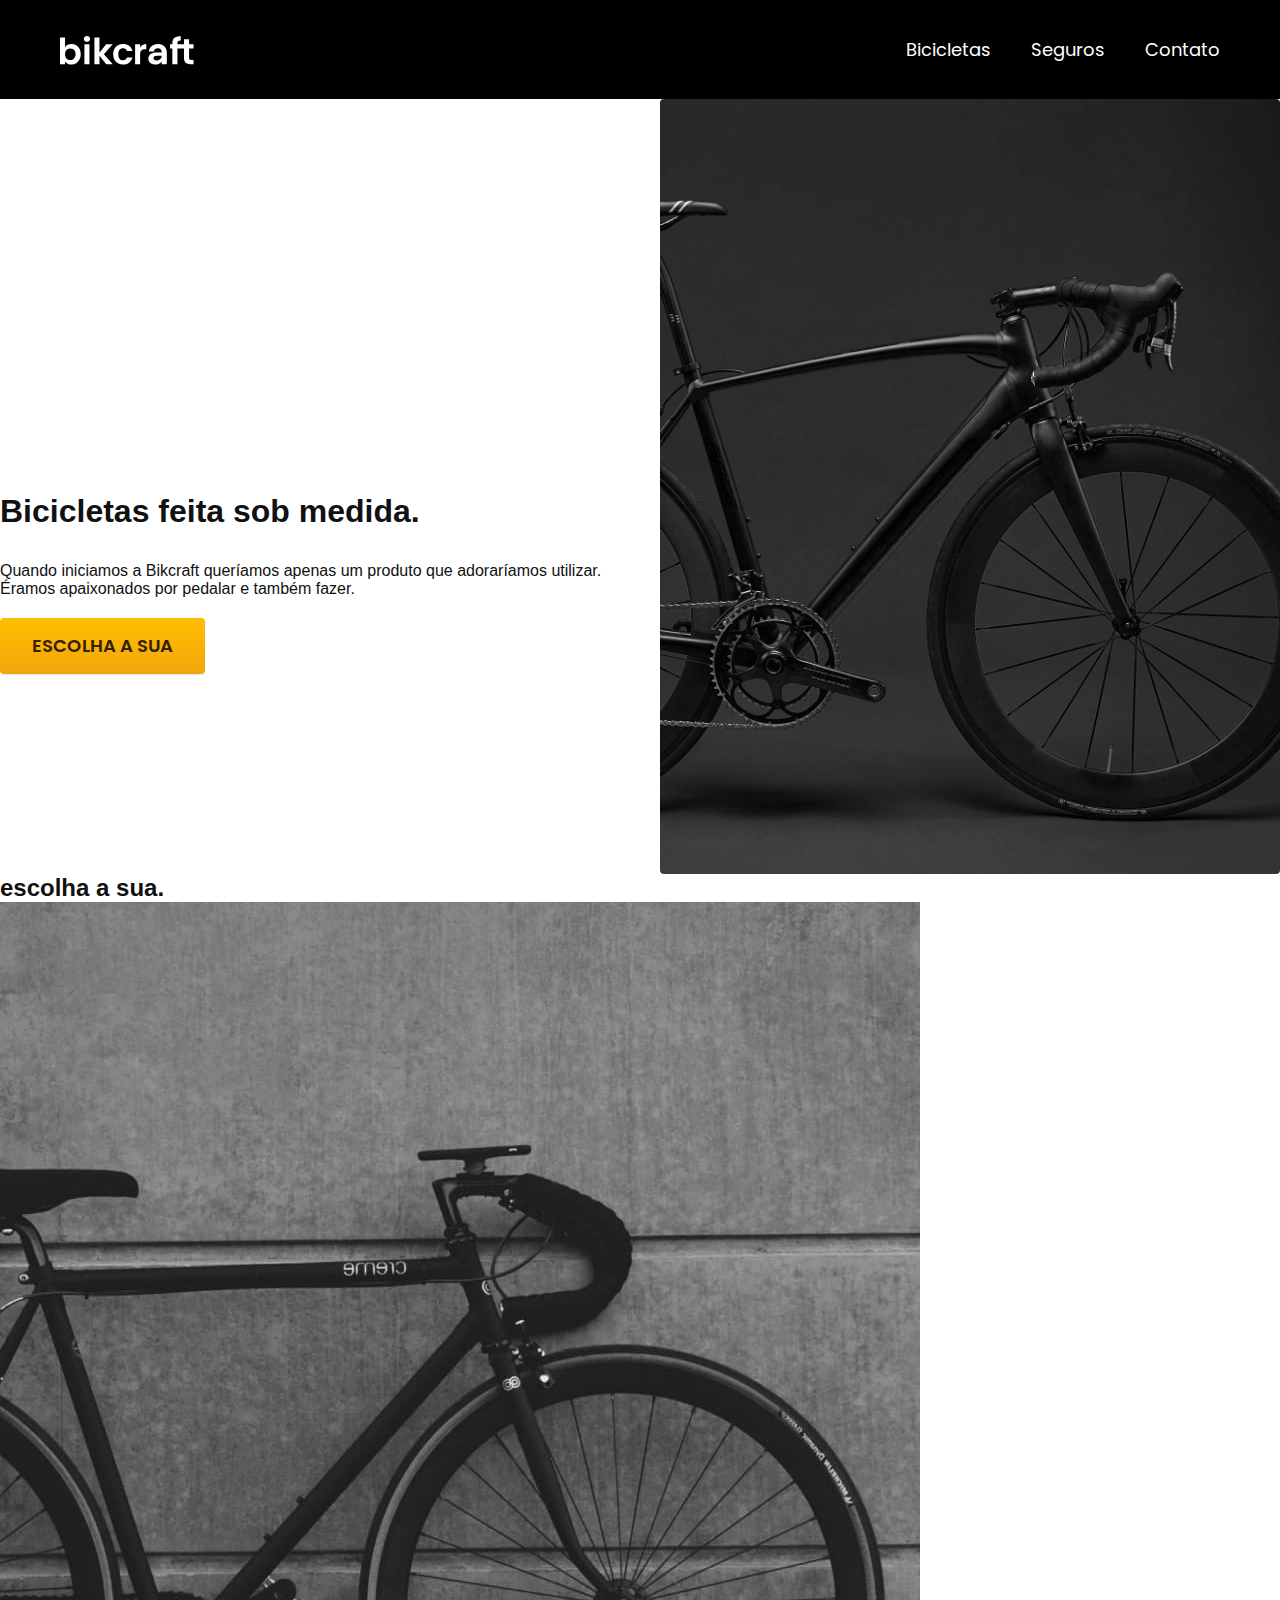
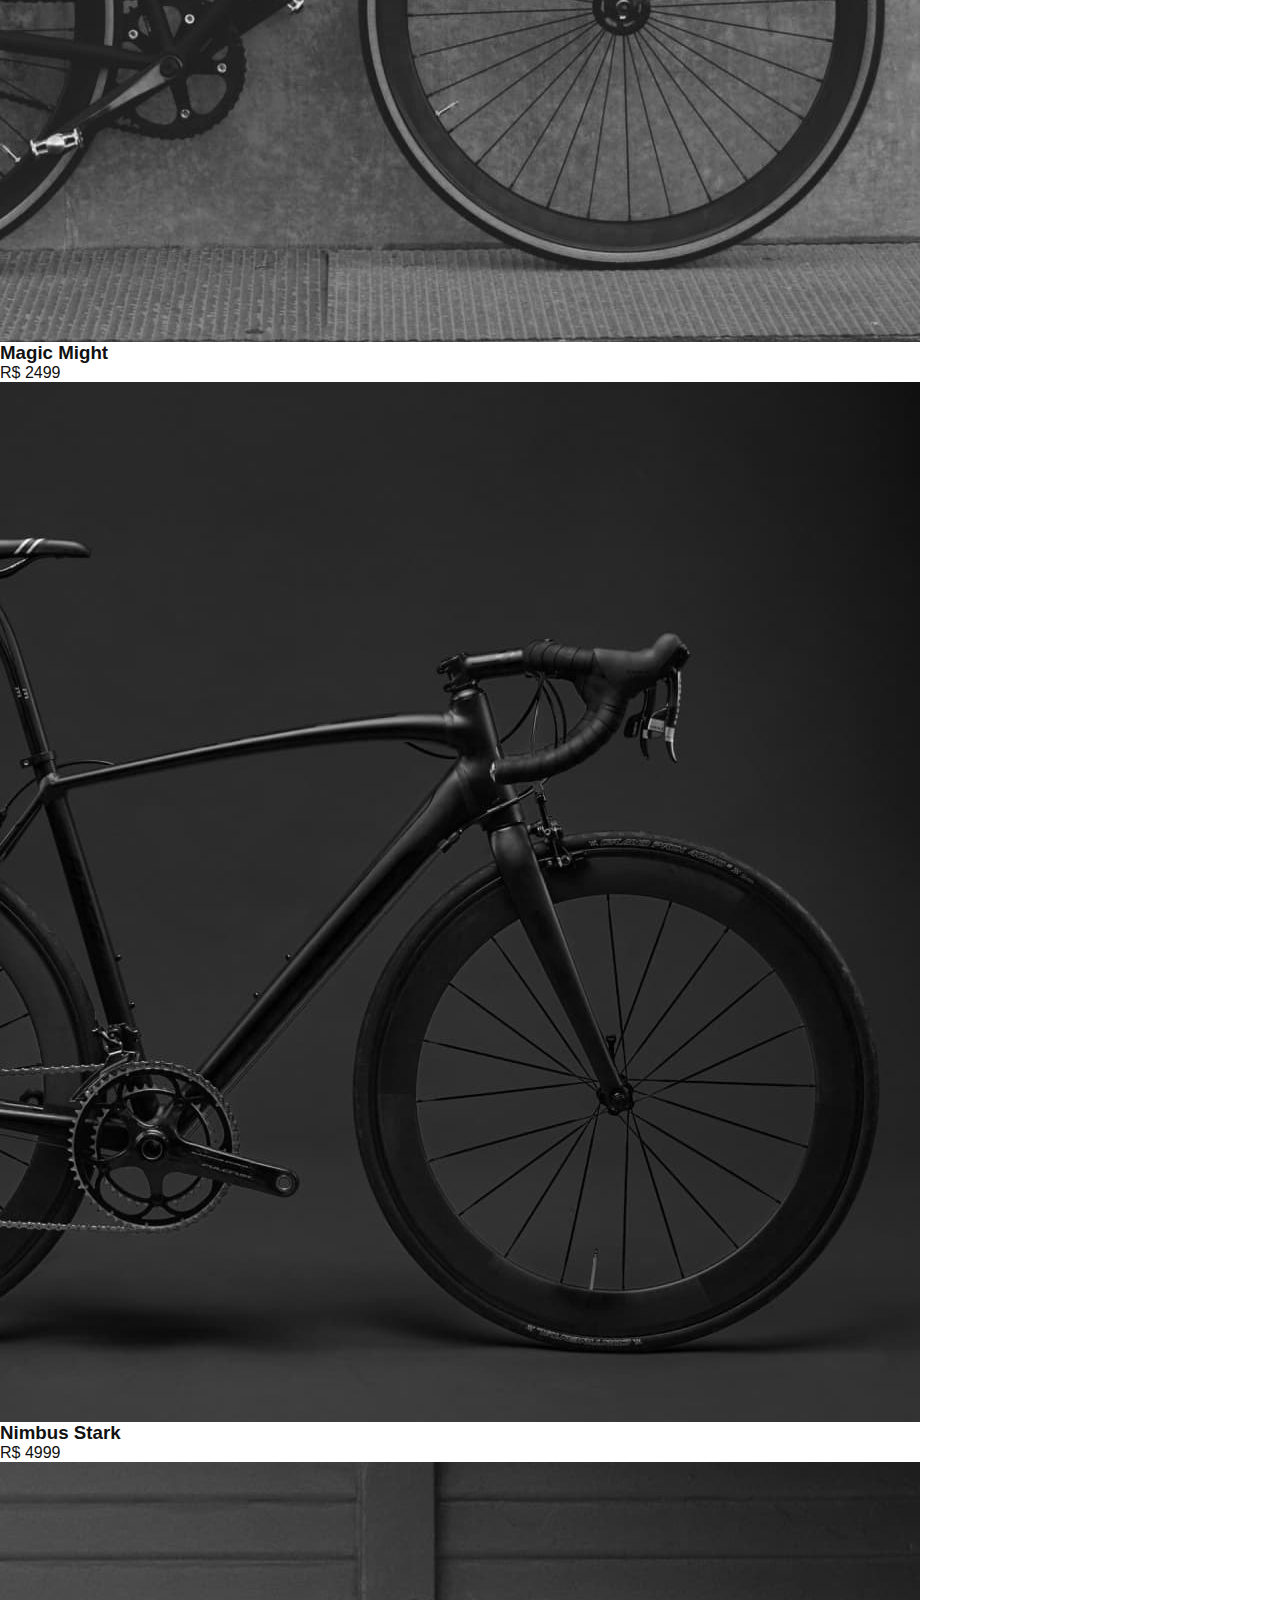
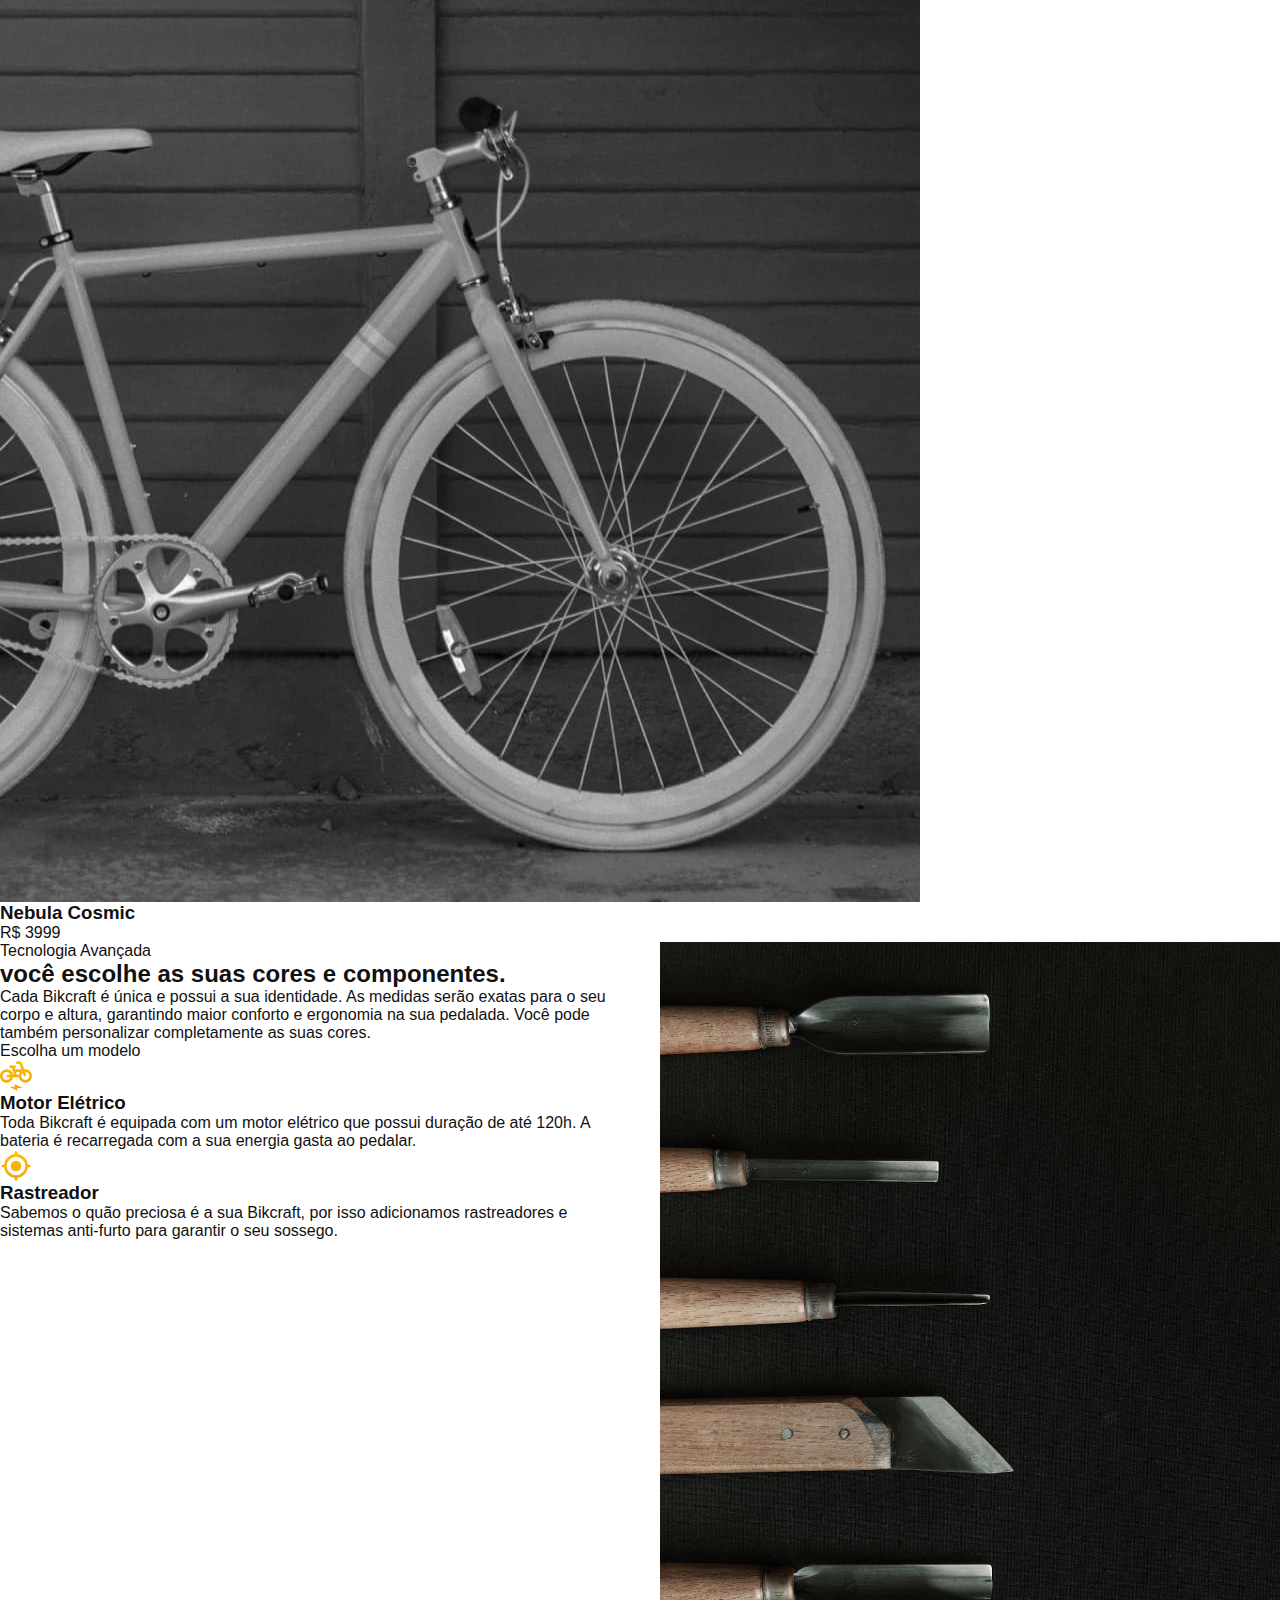
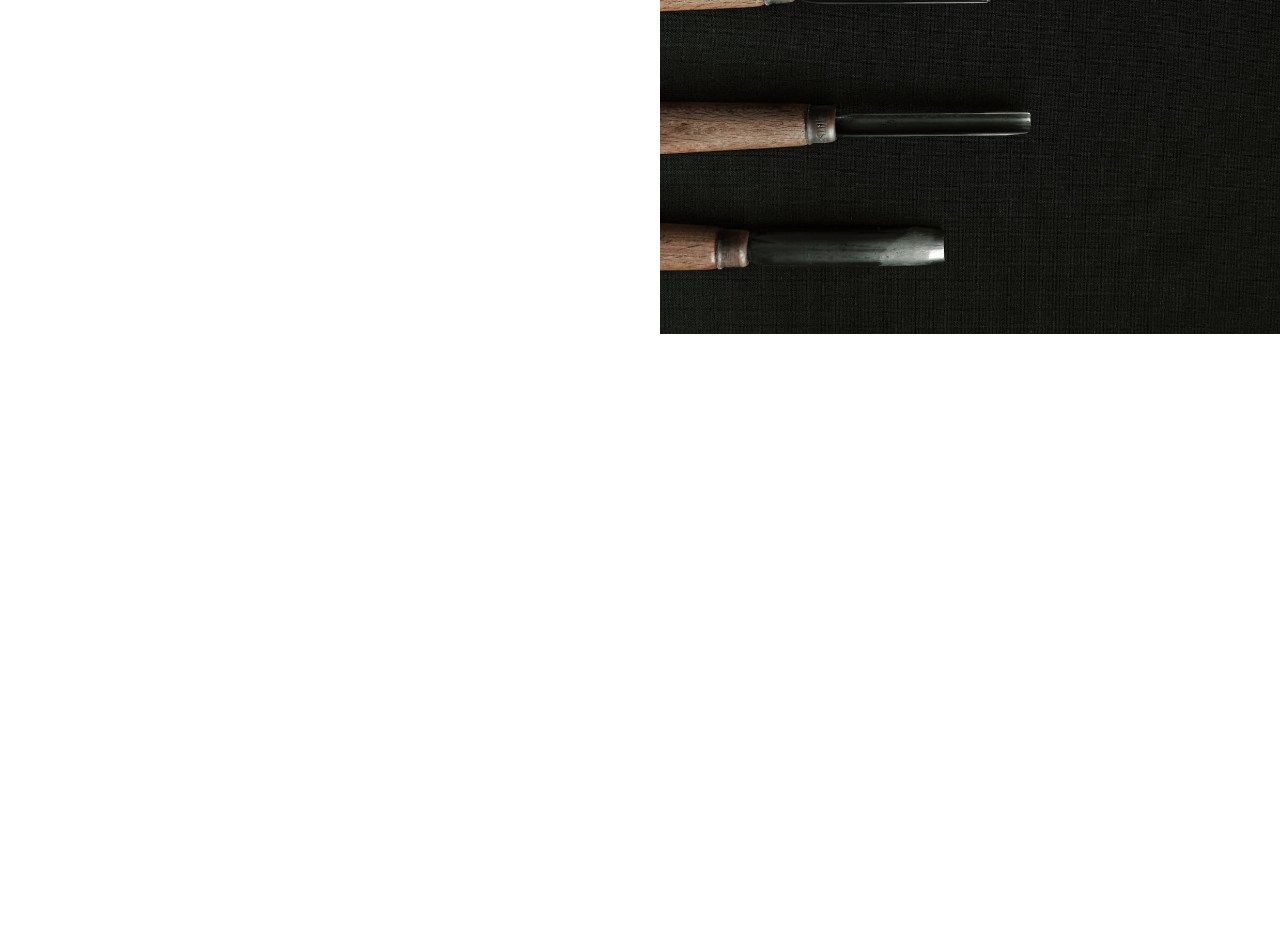
==== index.html @ 8ae83f4f "tecnologia-1" ====
<!DOCTYPE html>

<html lang="pt-br">

<head>
  <meta charset="UTF-8">
  <meta name="viewport" content="width=device-width, initial-scale=1.0">
  <title>Bikcraft - Bicicletas Elétricas</title>
  <meta name="description" content="Quando iniciamos a Bikcraft queríamos apenas um produto que adoraríamos utilizar. Éramos apaixonados por pedalar e também fazer.">

  <link rel="stylesheet" href="./css/style.css">

  <link rel="preconnect" href="https://fonts.googleapis.com">
  <link rel="preconnect" href="https://fonts.gstatic.com" crossorigin>
  <link href="https://fonts.googleapis.com/css2?family=Poppins:wght@400;600&family=Roboto:wght@400;500&display=swap" rel="stylesheet">

</head>

<body>
  <header class="header-bg">
    <div class="header container">
      <a href="./">
        <img src="./img/bikcraft.svg" alt="Bikcraft">
      </a>
      <nav aria-laber="primaria">
        <ul class="header-menu font-1-m cor-0">
          <li><a href="./biciletas.html">Bicicletas</a></li>
          <li><a href="./seguros.html">Seguros</a></li>
          <li><a href="./contato.html">Contato</a></li>
        </ul>
      </nav>
    </div>
  </header>

  <main class="introducao-bg">
    <div class="introducao container">
      <div class="introducao-conteudo">
        <h1 class="font-1-xxl cor-0">Bicicletas feita sob medida<span class="cor-p1">.</span></h1>
        <p class="font-2-l cor-5">Quando iniciamos a Bikcraft queríamos apenas um produto que adoraríamos utilizar. Éramos apaixonados por pedalar e também fazer.</p>
        <a class="botao" href="./bicicletas.html">Escolha a sua</a>
      </div>
      <div>
        <img src="./img/fotos/introducao.jpg" alt="Bicicleta elétrica preta.">
      </div>
    </div>
  </main>

  <article class="bicicletas-listas">
    <h2 class="container font-1-xxl">escolha a sua<span class="cor-p1">.</span></h2>

    <ul>
      <li>
        <a href="./bicicletas/magic.html">
          <img src="./img/bicicletas/magic-home.jpg" alt="Bicicleta preta">
          <h3 class="font-1-xl">Magic Might</h3>
          <span class="font-2-m cor-8">R$ 2499</span>
        </a>
      </li>
      <li>
        <a href="./bicicletas/nimbus.html">
          <img src="./img/bicicletas/nimbus-home.jpg" alt="Bicicleta preta">
          <h3 class="font-1-xl">Nimbus Stark</h3>
          <span class="font-2-m cor-8">R$ 4999</span>
        </a>
      </li>
      <li>
        <a href="./bicicletas/nebula.html">
          <img src="./img/bicicletas/nebula-home.jpg" alt="Bicicleta preta">
          <h3 class="font-1-xl">Nebula Cosmic</h3>
          <span class="font-2-m cor-8">R$ 3999</span>
        </a>
      </li>
    </ul>
  </article>

  <article class="tecnologia-bg">
    <div class="tecnologia container">
      <div class="tecnologia-conteudo">
        <span class="font-2-l-b cor-5">Tecnologia Avançada</span>
        <h2 class="font-1-xxl cor-0">você escolhe as suas cores e componentes<span class="cor-p1">.</span></h2>
        <p class="font-2-l cor-5">Cada Bikcraft é única e possui a sua identidade. As medidas serão exatas para o seu corpo e altura, garantindo maior conforto e ergonomia na sua pedalada. Você pode também personalizar completamente as suas cores.</p>
        <a class="link" href="./bicicletas.html">Escolha um modelo</a>
        <div>
          <img src="./img/icones/eletrica.svg" alt="">
          <h3 class="font-1-m cor-0">Motor Elétrico</h3>
          <p class="font-2-s cor-5">Toda Bikcraft é equipada com um motor elétrico que possui duração de até 120h. A bateria é recarregada com a sua energia gasta ao pedalar.</p>
        </div>
        <div>
          <img src="./img/icones/rastreador.svg" alt="">
          <h3 class="font-1-m cor-0">Rastreador</h3>
          <p class="font-2-s cor-5">Sabemos o quão preciosa é a sua Bikcraft, por isso adicionamos rastreadores e sistemas anti-furto para garantir o seu sossego.</p>
        </div>
      </div>

      <div class="tecnologia-imagem">
        <img src="./img/fotos/tecnologia.jpg" alt="">
      </div>
    </div>
  </article>
</body>



</html>
---- css/style.css ----
@import "./global/global.css";
@import ".//utilidades/tipografia.css";
@import ".//utilidades/cores.css";

@import "./global/header.css";

/* Utilidades */
@import ".//utilidades/componentes.css";

/* Home */
@import "./home/introducao.css";
@import "./home/tecnologia.css";

/* Bicicletas */
@import "./bicicletas.css/bicicletas-lista.css";
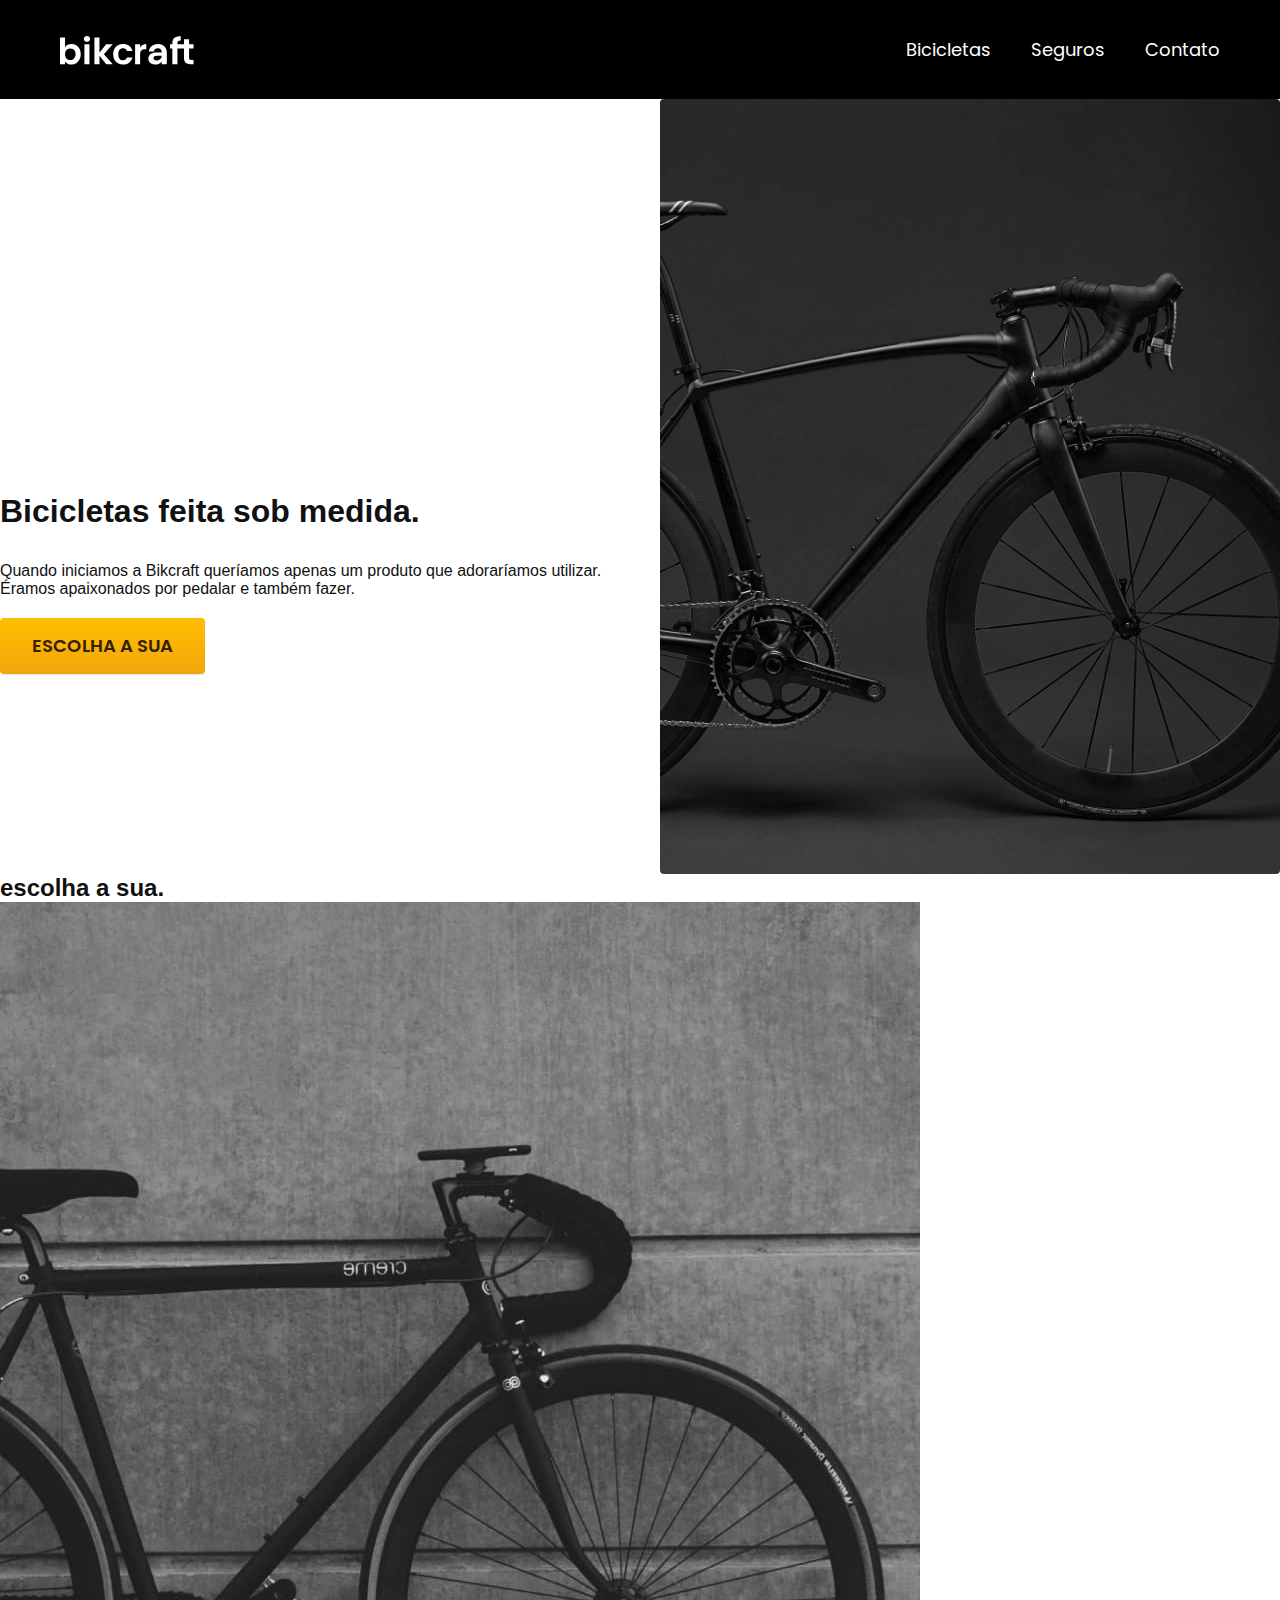
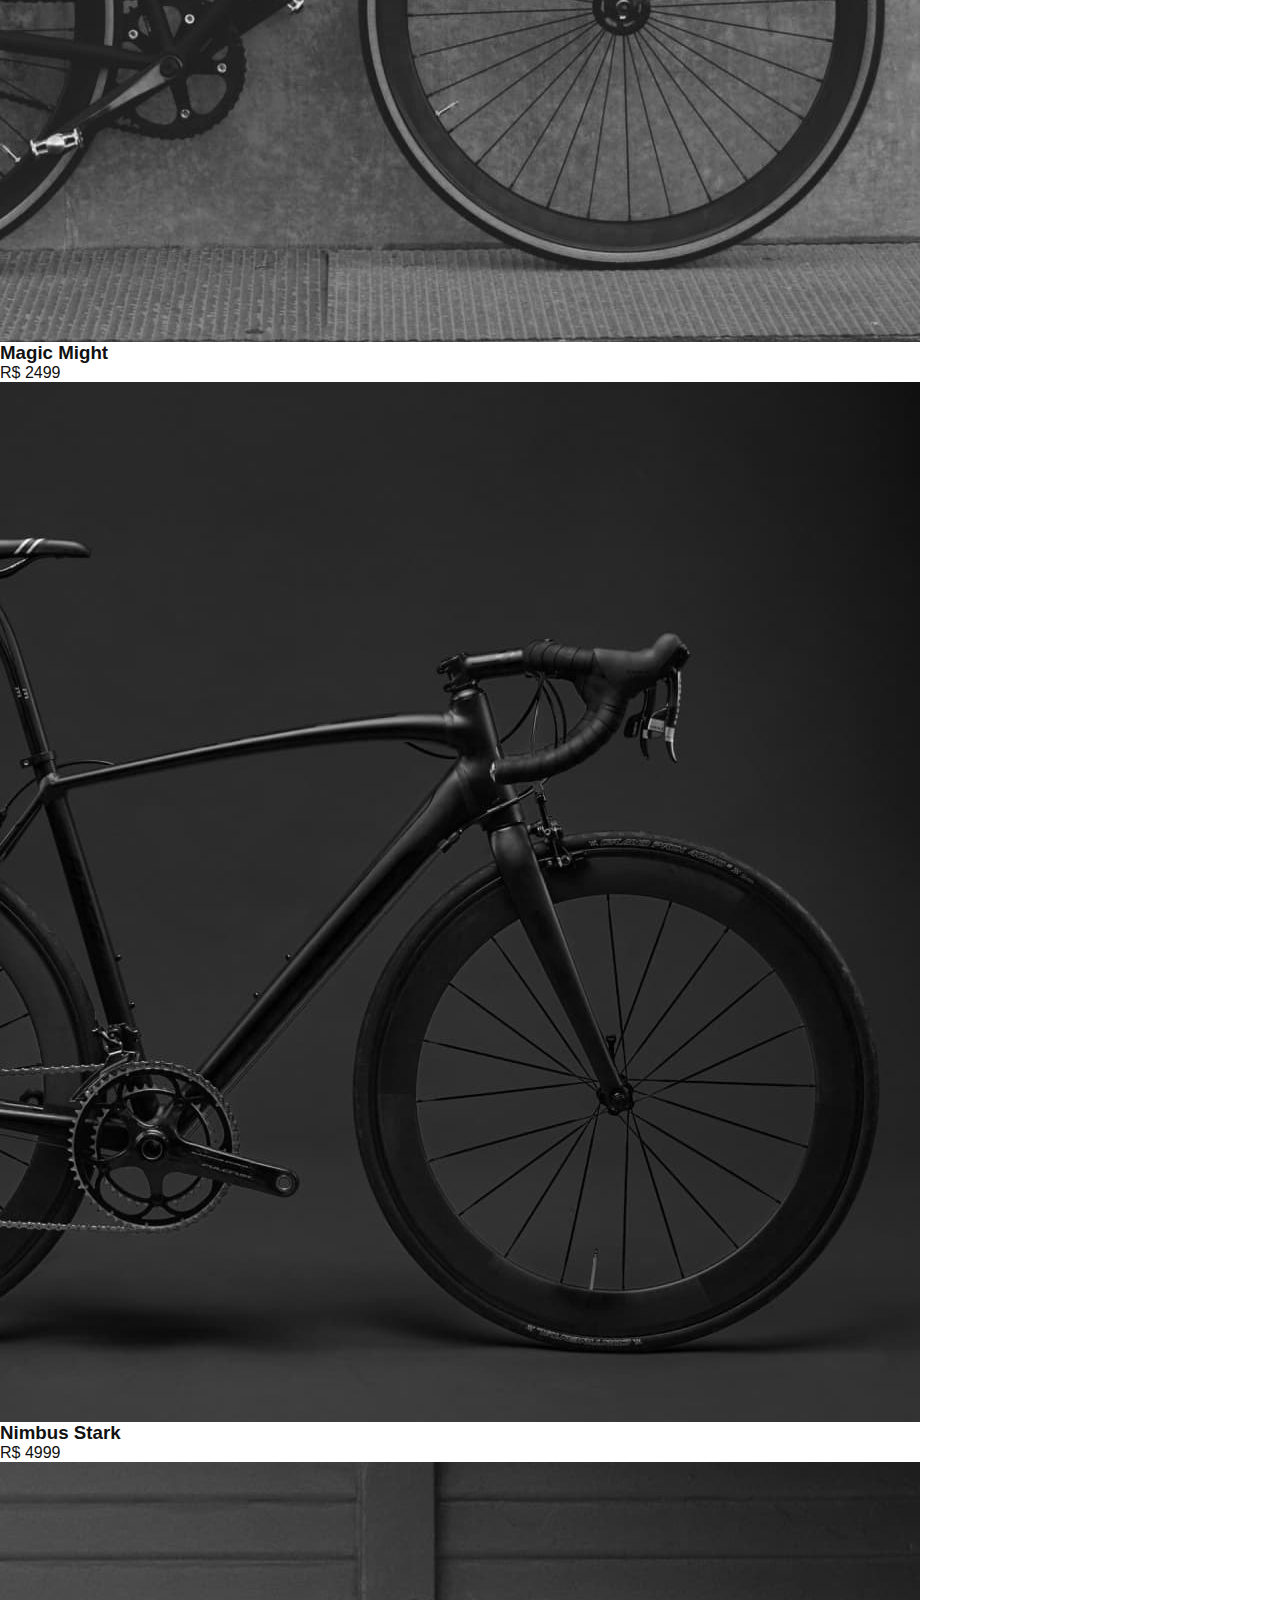
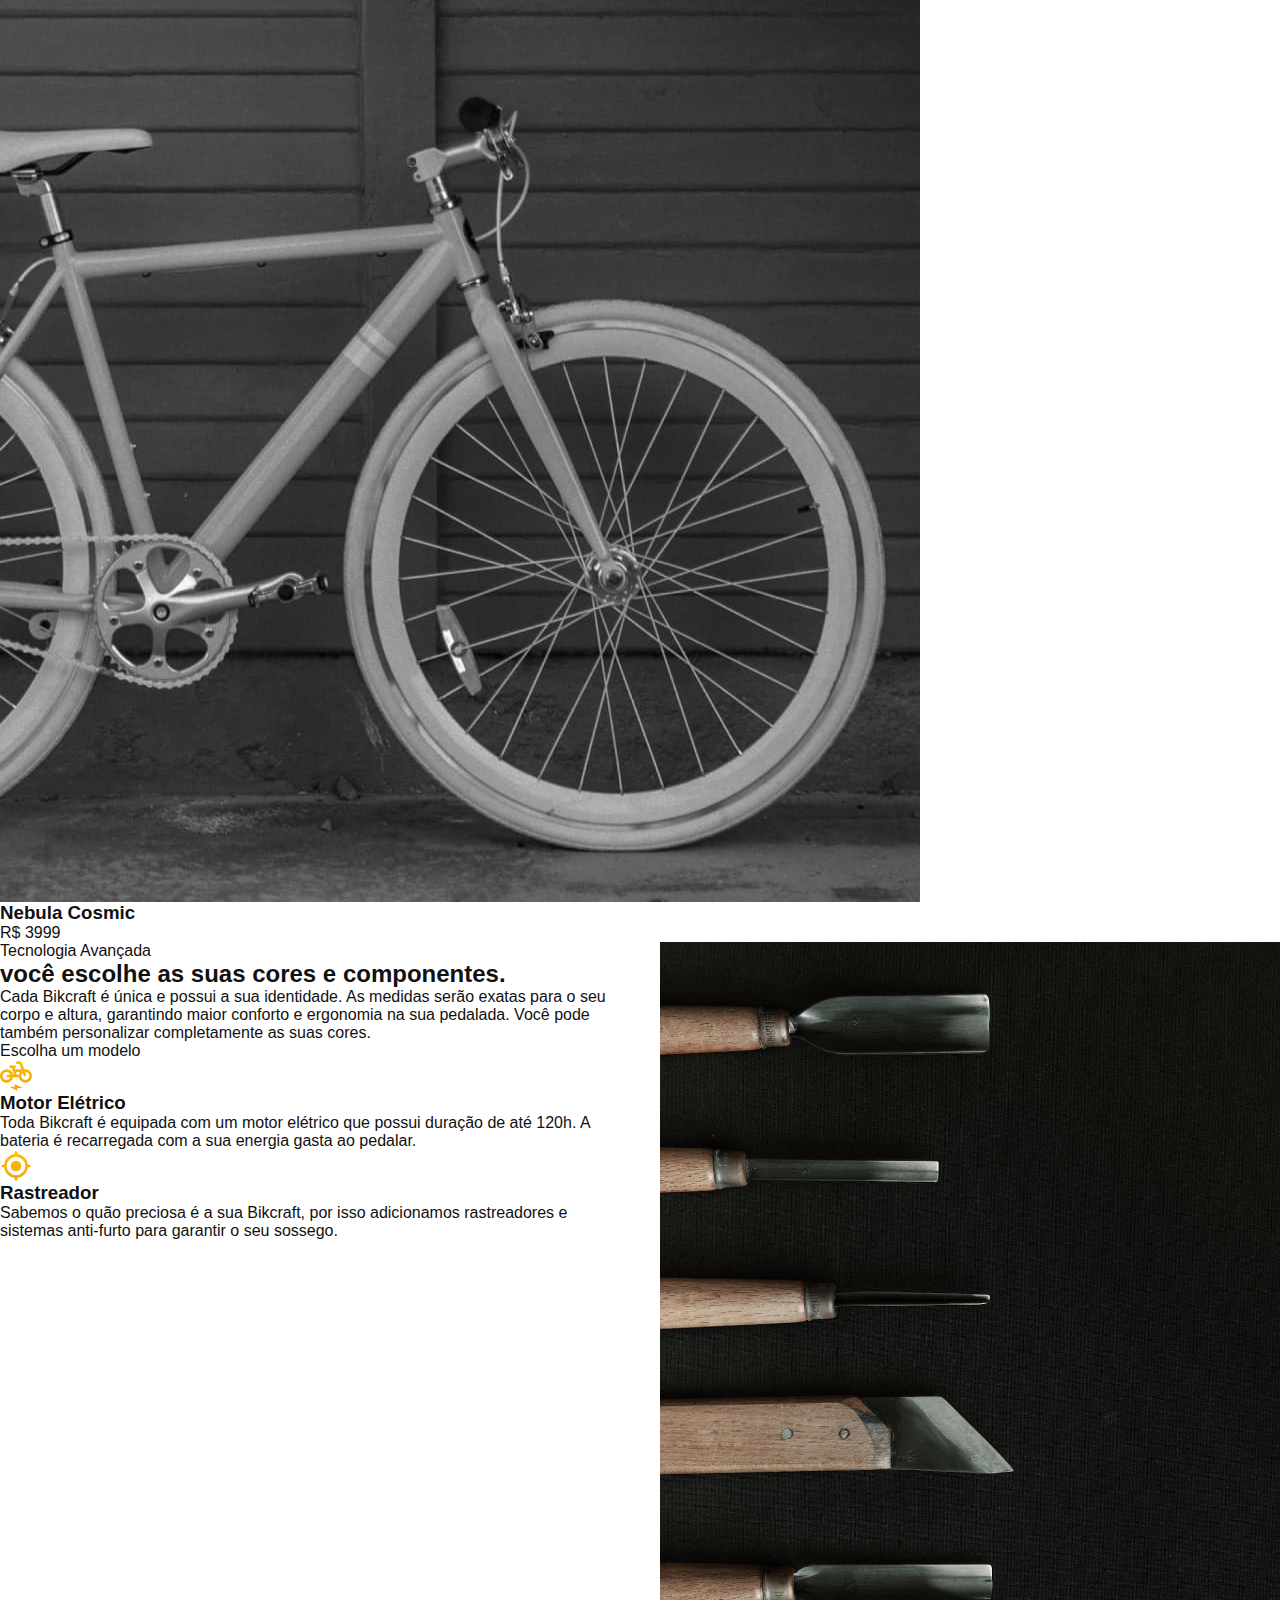
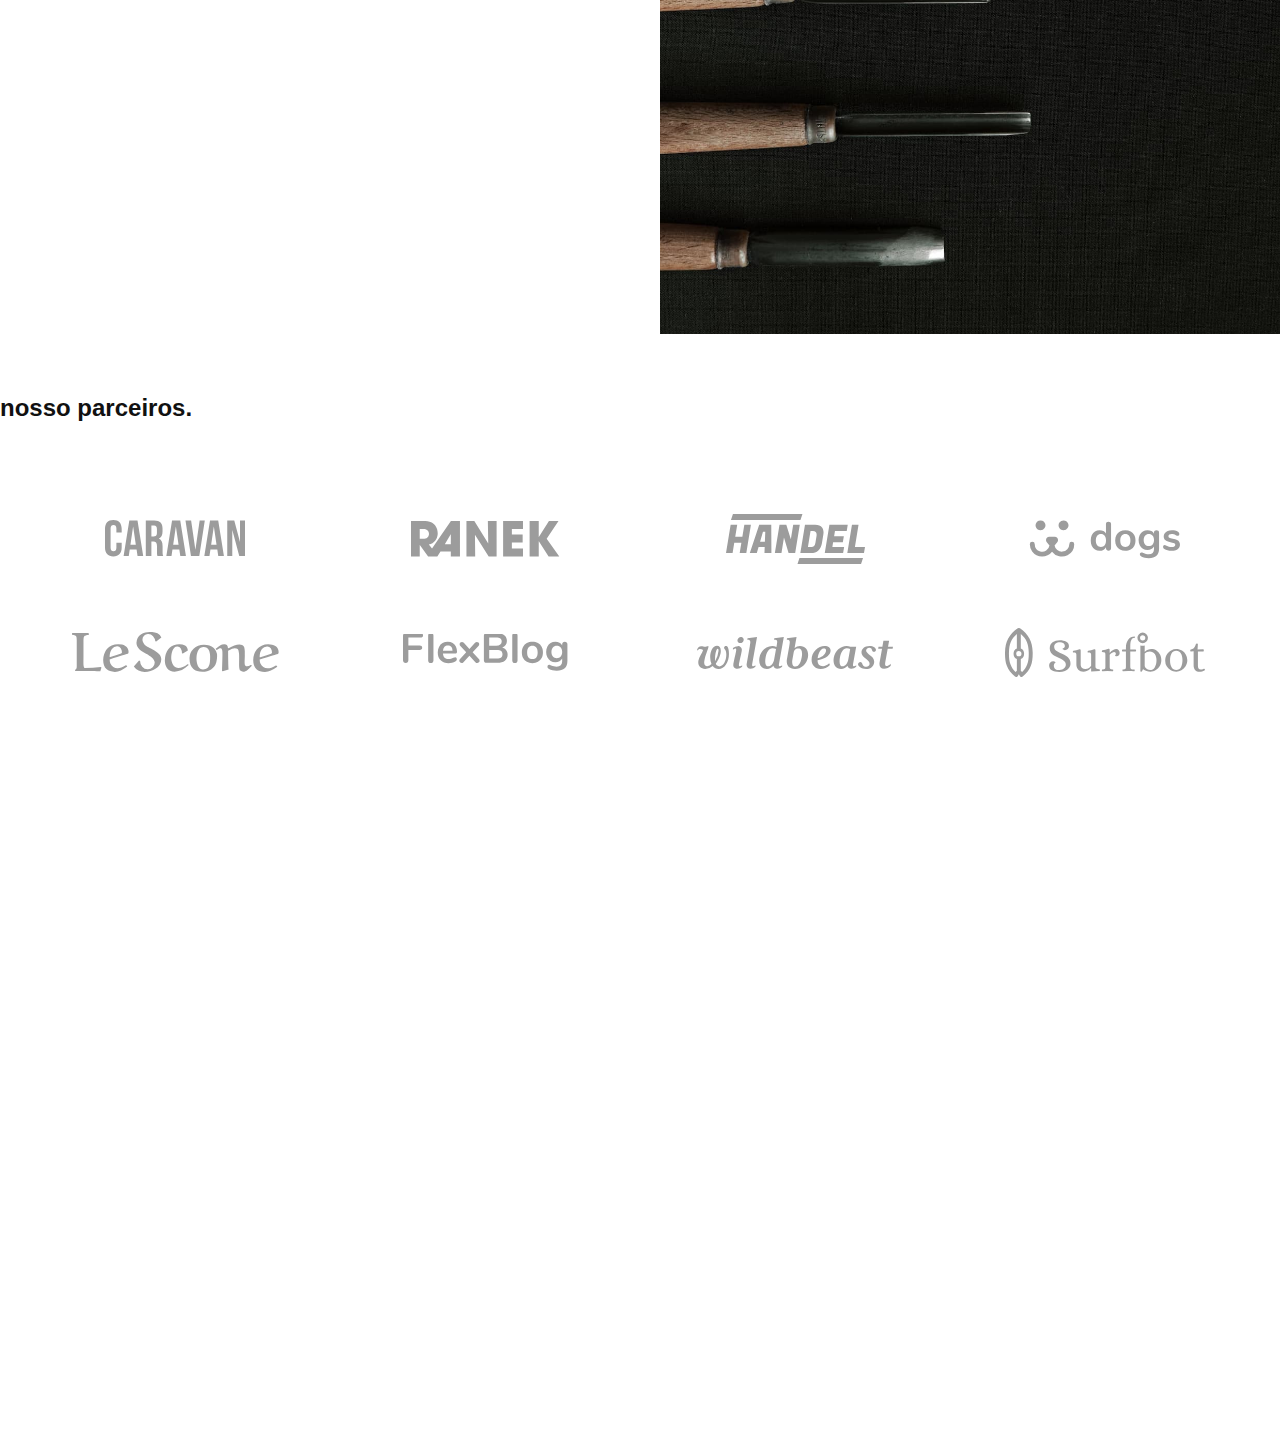
==== commit 612cb255: "parceiros" ====
--- a/index.html
+++ b/index.html
@@ -80,6 +80,7 @@
         <h2 class="font-1-xxl cor-0">você escolhe as suas cores e componentes<span class="cor-p1">.</span></h2>
         <p class="font-2-l cor-5">Cada Bikcraft é única e possui a sua identidade. As medidas serão exatas para o seu corpo e altura, garantindo maior conforto e ergonomia na sua pedalada. Você pode também personalizar completamente as suas cores.</p>
         <a class="link" href="./bicicletas.html">Escolha um modelo</a>
+        <div class="tecnologia-vantagens">
         <div>
           <img src="./img/icones/eletrica.svg" alt="">
           <h3 class="font-1-m cor-0">Motor Elétrico</h3>
@@ -90,6 +91,7 @@
           <h3 class="font-1-m cor-0">Rastreador</h3>
           <p class="font-2-s cor-5">Sabemos o quão preciosa é a sua Bikcraft, por isso adicionamos rastreadores e sistemas anti-furto para garantir o seu sossego.</p>
         </div>
+        </div>
       </div>
 
       <div class="tecnologia-imagem">
@@ -97,6 +99,20 @@
       </div>
     </div>
   </article>
+
+  <section class="parceiros" aria-label="Nossos Parceiros">
+    <h2 class="container font-1-xxl">nosso parceiros<span class="cor-p1">.</span></h2>
+    <ul>
+      <li><img src="./img/parceiros/caravan.svg" alt="caravan"></li>
+      <li><img src="./img/parceiros/ranek.svg" alt="ranek"></li>
+      <li><img src="./img/parceiros/handel.svg" alt="handel"></li>
+      <li><img src="./img/parceiros/dogs.svg" alt="dogs"></li>
+      <li><img src="./img/parceiros/lescone.svg" alt="lescone"></li>
+      <li><img src="./img/parceiros/flexblog.svg" alt="flexblog"></li>
+      <li><img src="./img/parceiros/wildbeast.svg" alt="wildbeast"></li>
+      <li><img src="./img/parceiros/surfbot.svg" alt="surfbot"></li>
+    </ul>
+  </section>
 </body>
 
 
--- a/css/style.css
+++ b/css/style.css
@@ -10,6 +10,7 @@
 /* Home */
 @import "./home/introducao.css";
 @import "./home/tecnologia.css";
+@import "./home/parceiros.css";
 
 /* Bicicletas */
 @import "./bicicletas.css/bicicletas-lista.css";
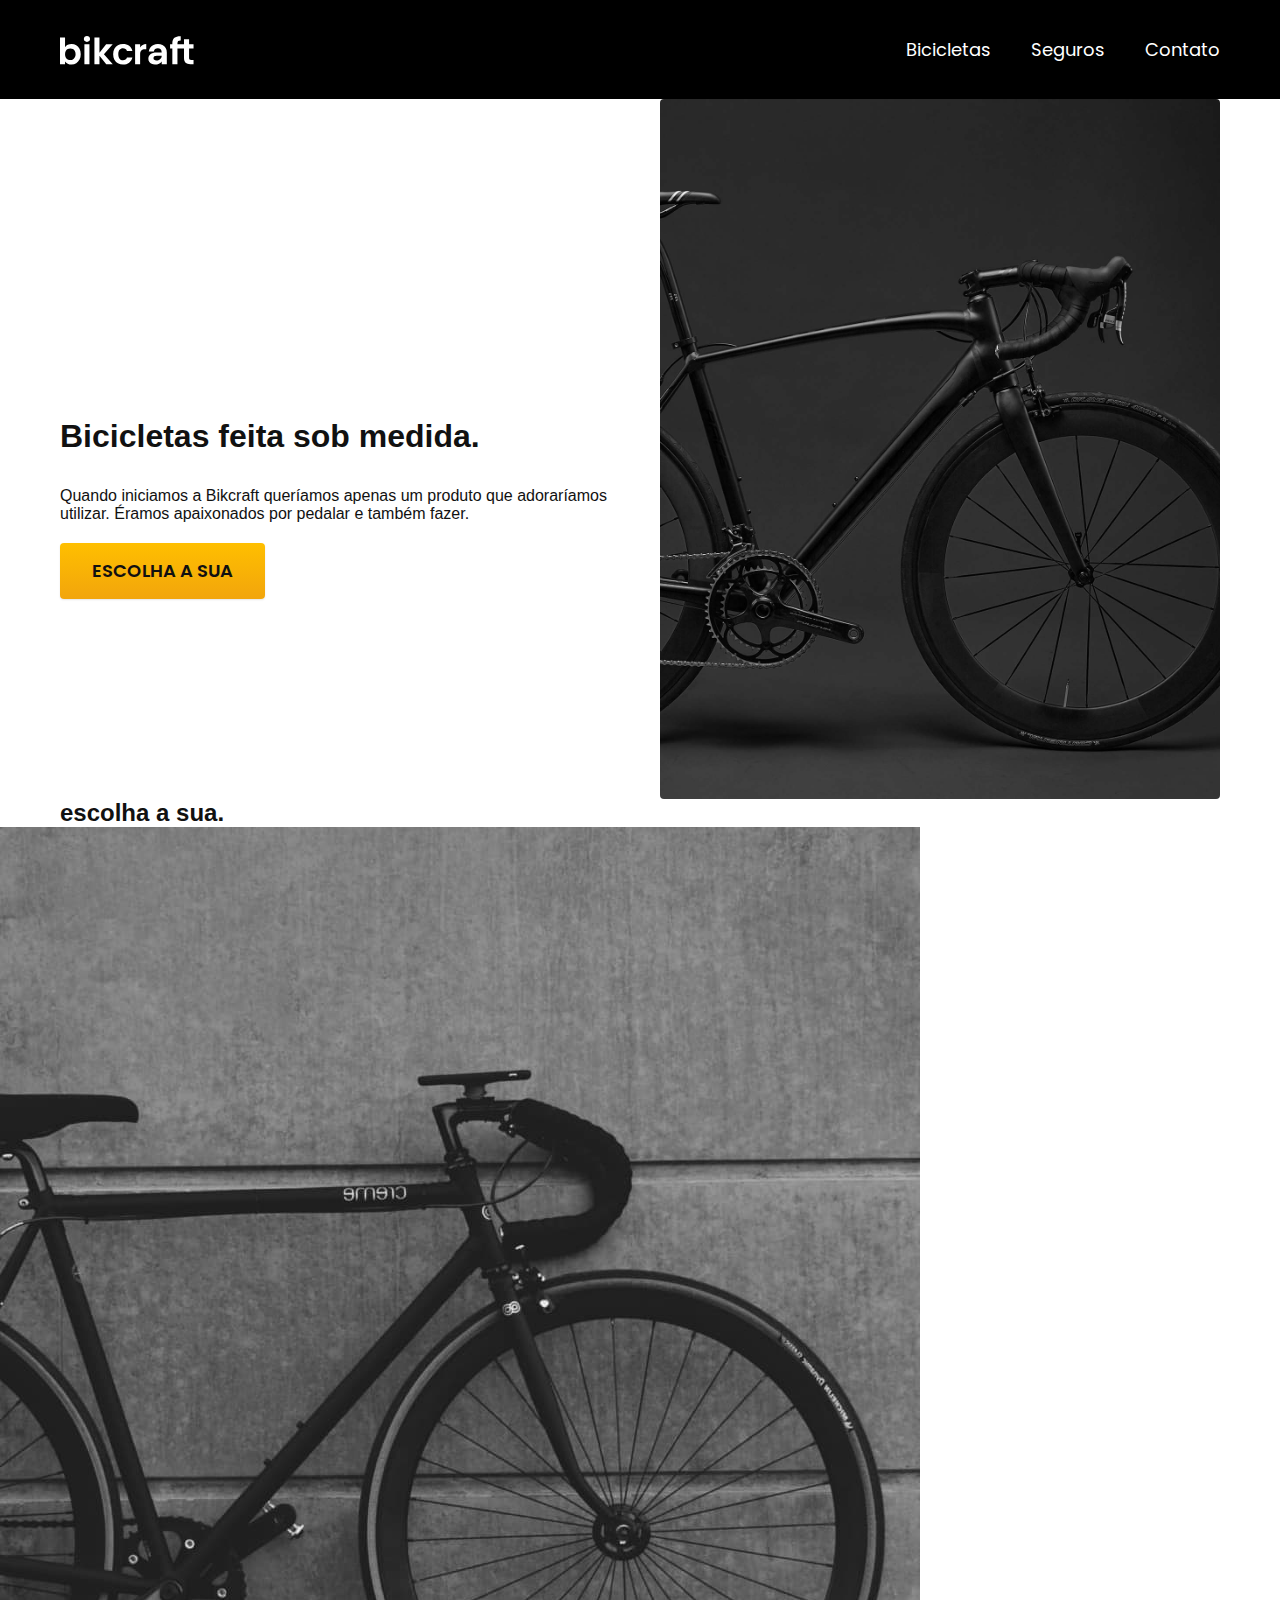
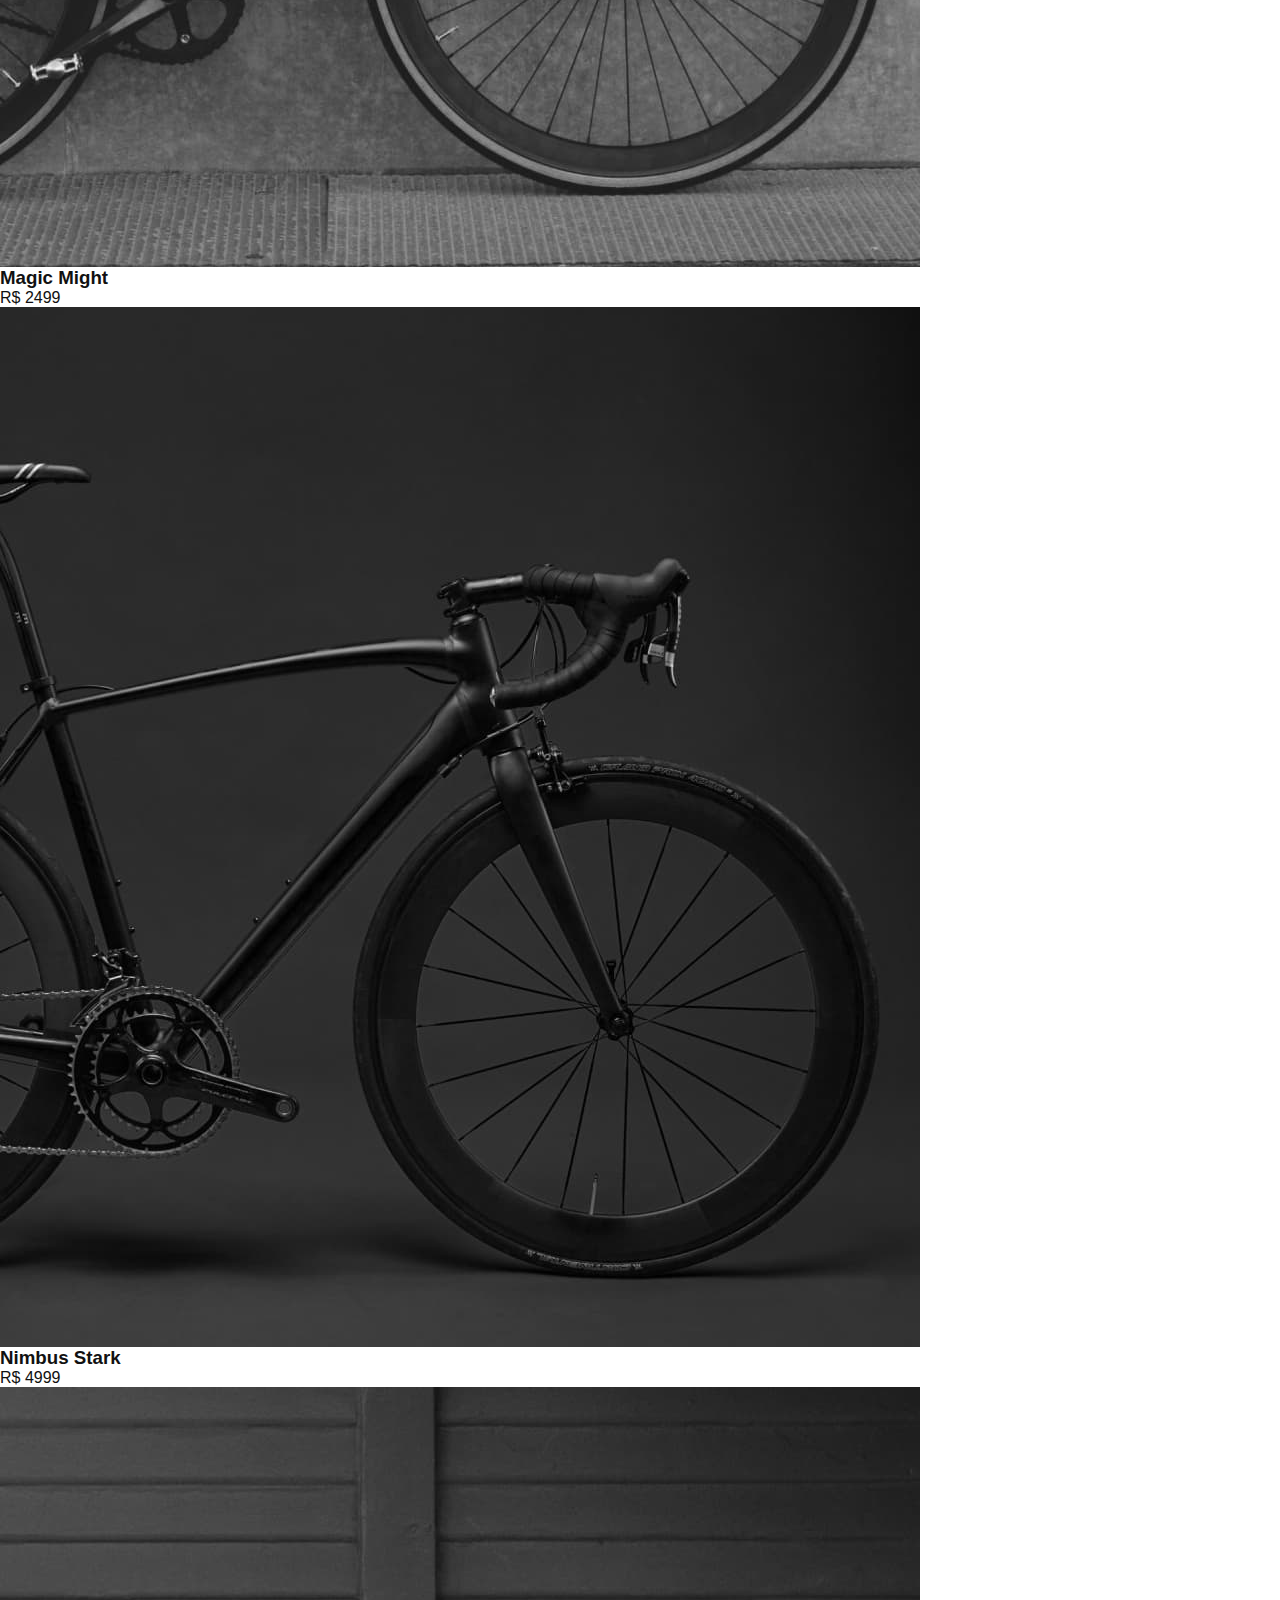
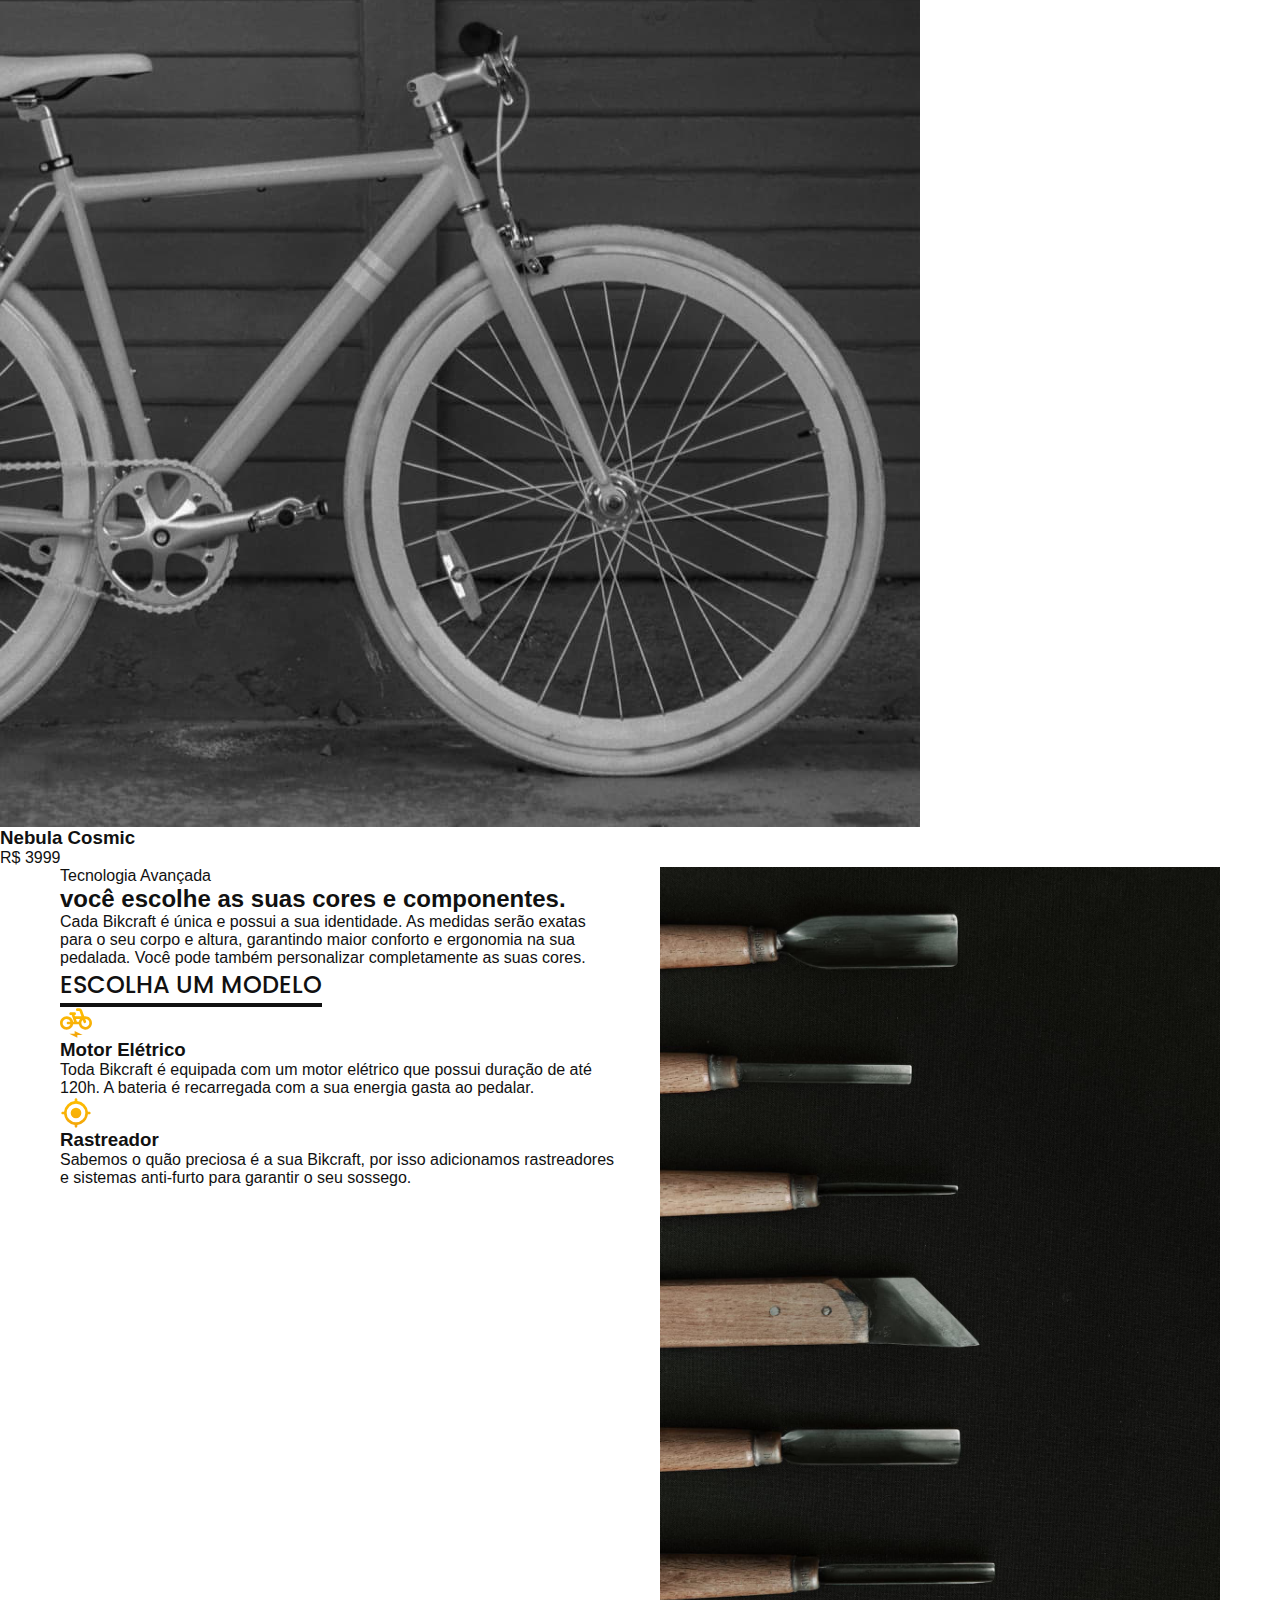
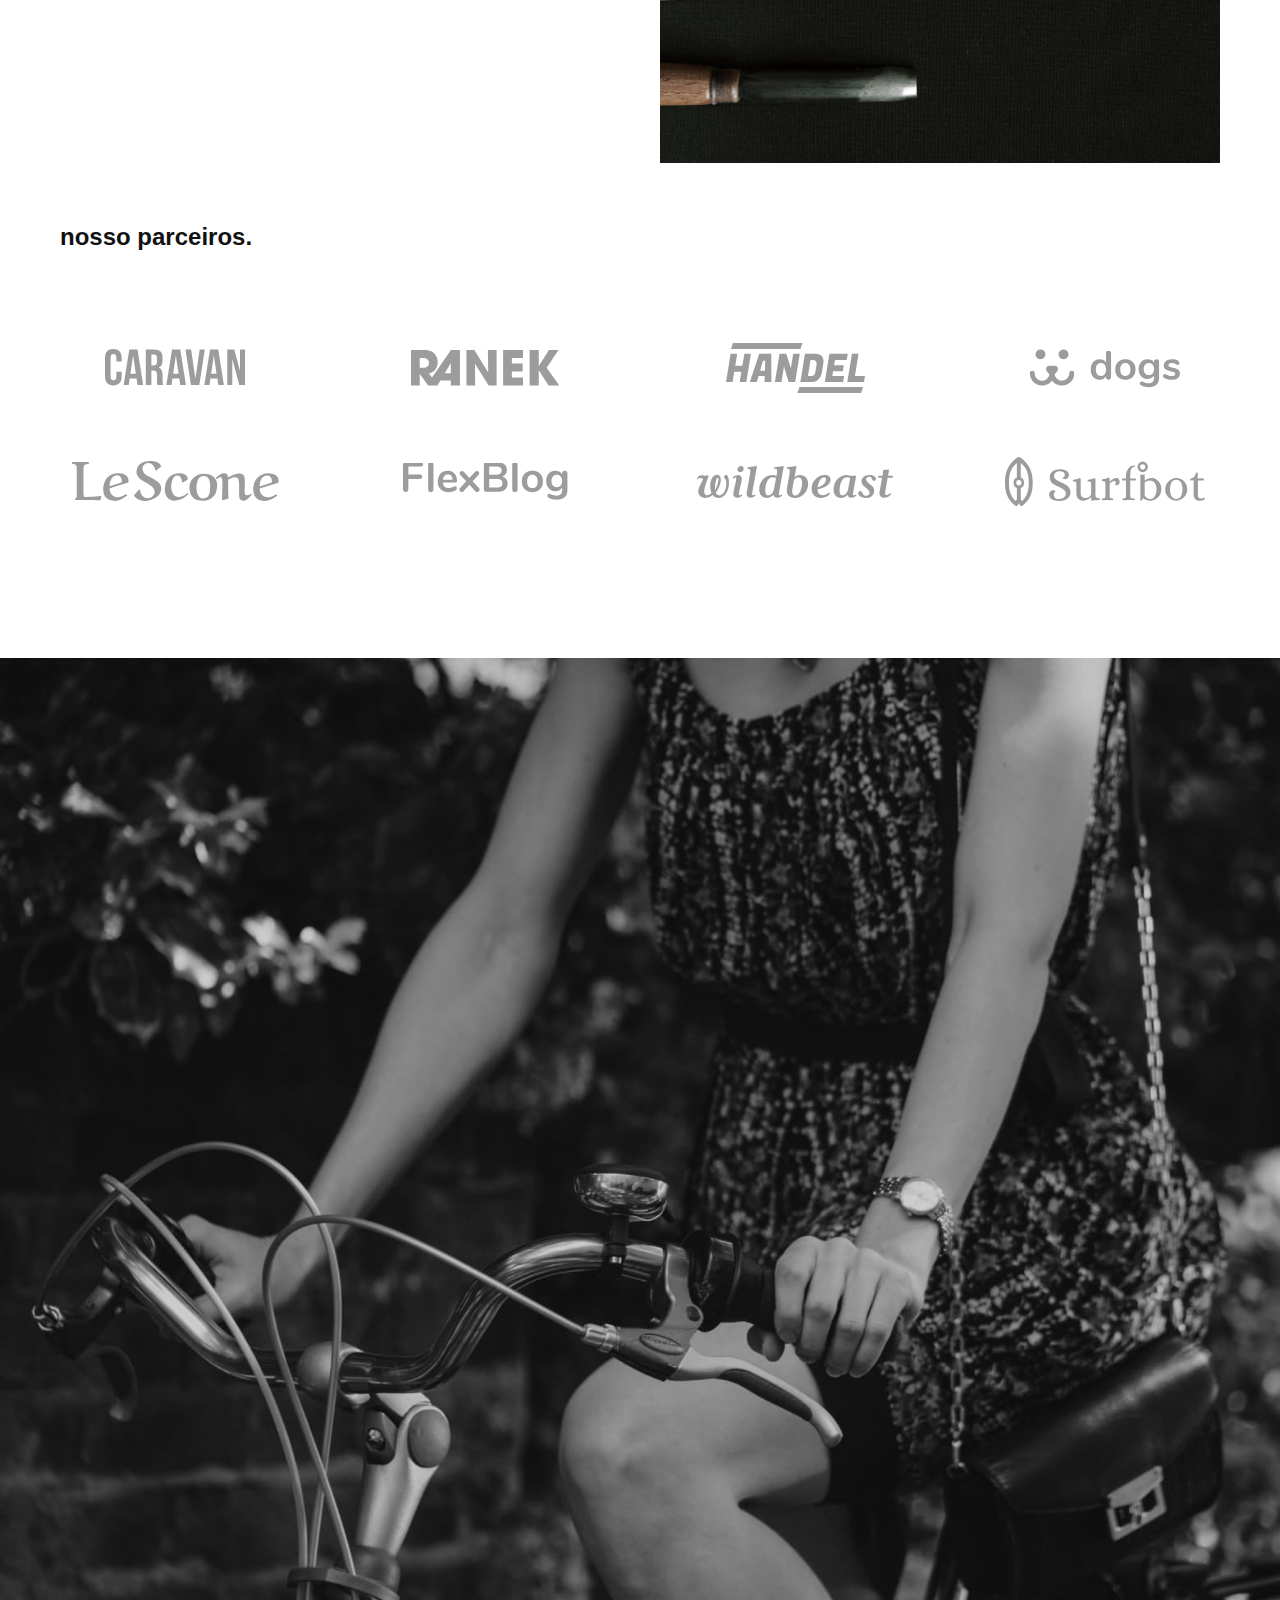
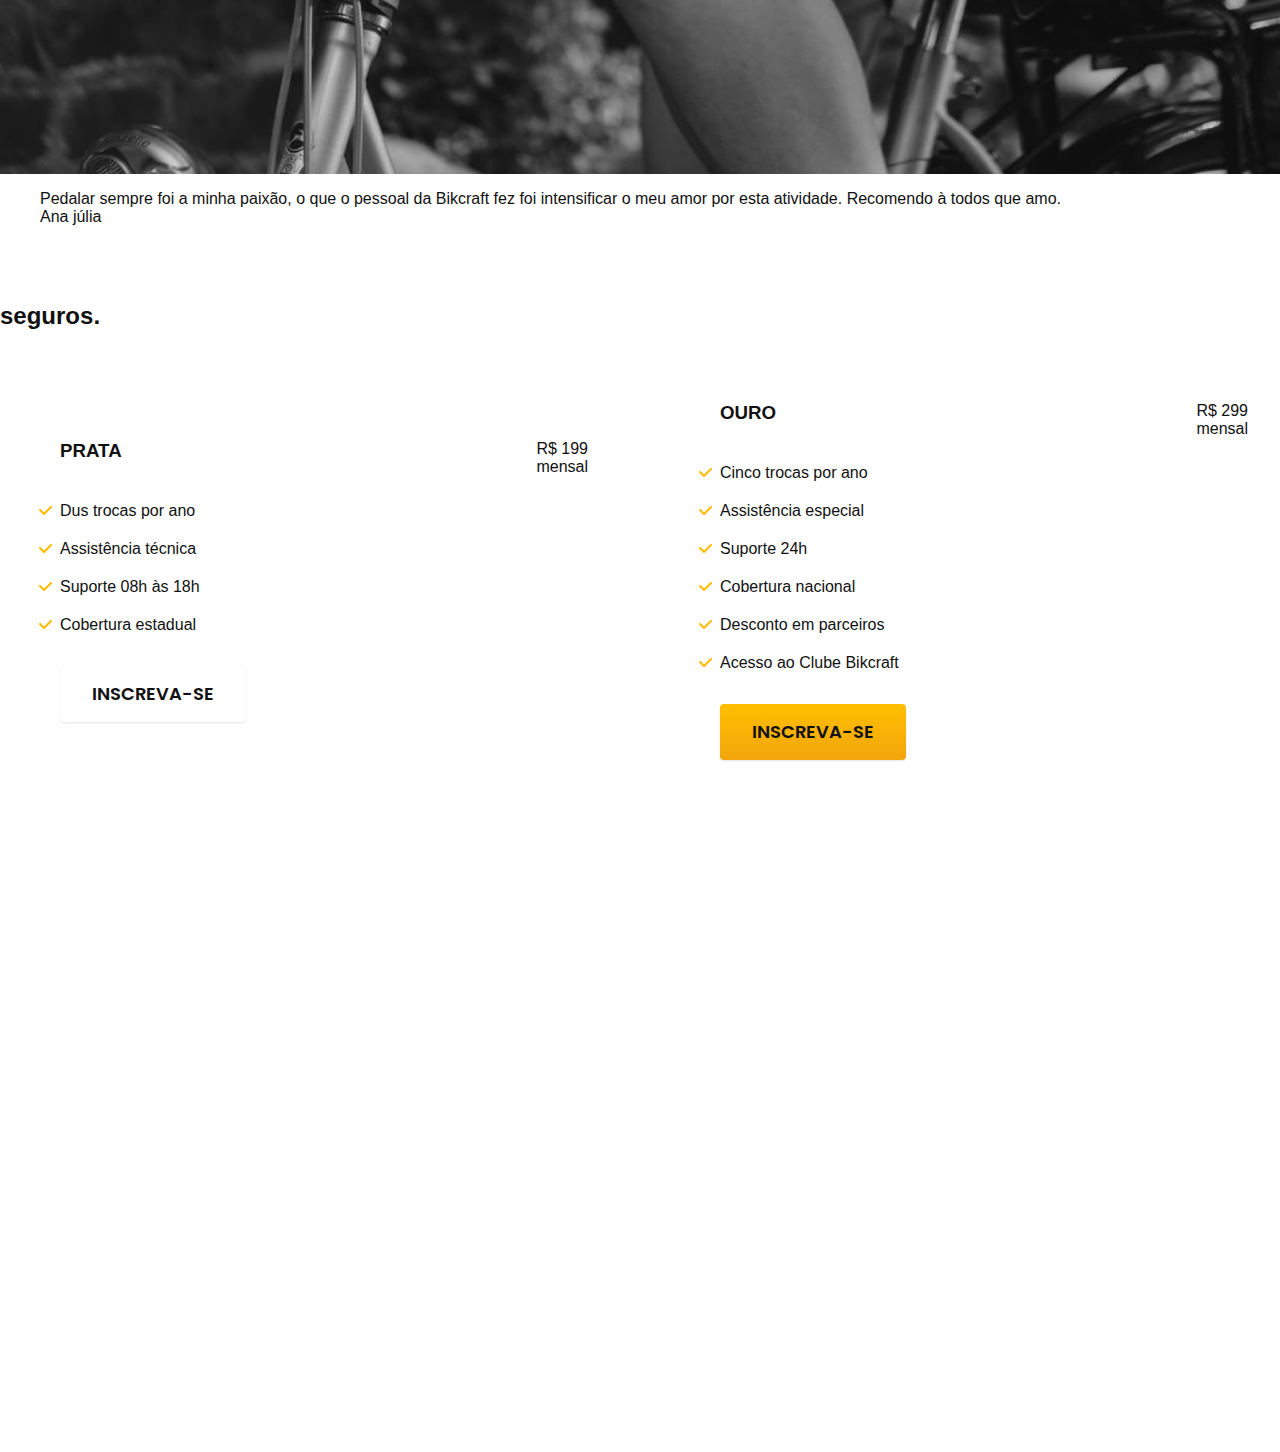
==== commit 3e3b6a38: "seguros" ====
--- a/index.html
+++ b/index.html
@@ -12,7 +12,7 @@
 
   <link rel="preconnect" href="https://fonts.googleapis.com">
   <link rel="preconnect" href="https://fonts.gstatic.com" crossorigin>
-  <link href="https://fonts.googleapis.com/css2?family=Poppins:wght@400;600&family=Roboto:wght@400;500&display=swap" rel="stylesheet">
+  <link href="https://fonts.googleapis.com/css2?family=Fira+Sans:wght@400;700&family=Merriweather:ital,wght@1,900&family=Poppins:wght@400;600&family=Roboto:wght@400;500&display=swap" rel="stylesheet">
 
 </head>
 
@@ -81,16 +81,16 @@
         <p class="font-2-l cor-5">Cada Bikcraft é única e possui a sua identidade. As medidas serão exatas para o seu corpo e altura, garantindo maior conforto e ergonomia na sua pedalada. Você pode também personalizar completamente as suas cores.</p>
         <a class="link" href="./bicicletas.html">Escolha um modelo</a>
         <div class="tecnologia-vantagens">
-        <div>
-          <img src="./img/icones/eletrica.svg" alt="">
-          <h3 class="font-1-m cor-0">Motor Elétrico</h3>
-          <p class="font-2-s cor-5">Toda Bikcraft é equipada com um motor elétrico que possui duração de até 120h. A bateria é recarregada com a sua energia gasta ao pedalar.</p>
-        </div>
-        <div>
-          <img src="./img/icones/rastreador.svg" alt="">
-          <h3 class="font-1-m cor-0">Rastreador</h3>
-          <p class="font-2-s cor-5">Sabemos o quão preciosa é a sua Bikcraft, por isso adicionamos rastreadores e sistemas anti-furto para garantir o seu sossego.</p>
-        </div>
+          <div>
+            <img src="./img/icones/eletrica.svg" alt="">
+            <h3 class="font-1-m cor-0">Motor Elétrico</h3>
+            <p class="font-2-s cor-5">Toda Bikcraft é equipada com um motor elétrico que possui duração de até 120h. A bateria é recarregada com a sua energia gasta ao pedalar.</p>
+          </div>
+          <div>
+            <img src="./img/icones/rastreador.svg" alt="">
+            <h3 class="font-1-m cor-0">Rastreador</h3>
+            <p class="font-2-s cor-5">Sabemos o quão preciosa é a sua Bikcraft, por isso adicionamos rastreadores e sistemas anti-furto para garantir o seu sossego.</p>
+          </div>
         </div>
       </div>
 
@@ -113,6 +113,51 @@
       <li><img src="./img/parceiros/surfbot.svg" alt="surfbot"></li>
     </ul>
   </section>
+
+  <section class="depoimento" aria-label="Depoimento">
+    <div>
+      <img src="./img/fotos/depoimento.jpg" alt="Pessoa pedalando uma bicicleta Bikcraft">
+    </div>
+    <div class="depoimento-conteudo">
+      <blockquote class="font-1-xl cor-p5">
+        <p>
+          Pedalar sempre foi a minha paixão, o que o pessoal da Bikcraft fez foi intensificar o meu amor por esta atividade. Recomendo à todos que amo.
+        </p>
+        <span class="font-1-m-b cor-p4">Ana júlia</span>
+      </blockquote>
+    </div>
+  </section>
+
+  <article class="seguros-bg">
+    <div class="seguros conatiner">
+      <h2 class="font-1-xxl cor-0">seguros<span class="cor-p1">.</span></h2>
+      <div class="seguros-item">
+        <h3 class="font-1-xl cor-6">PRATA</h3>
+        <span class="font-1-xl cor-0">R$ 199 <span class="font-1-s cor-6">mensal</span></span>
+        <ul class="font-2-m cor-0">
+          <li>Dus trocas por ano</li>
+          <li>Assistência técnica</li>
+          <li>Suporte 08h às 18h</li>
+          <li>Cobertura estadual</li>
+        </ul>
+        <a class="botao secundario" href="./orcamento.html">Inscreva-se</a>
+      </div>
+
+      <div class="seguros-item">
+        <h3 class="font-1-xl cor-p1">OURO</h3>
+        <span class="font-1-xl cor-0">R$ 299 <span class="font-1-s cor-6">mensal</span></span>
+        <ul class="font-2-m cor-0">
+          <li>Cinco trocas por ano</li>
+          <li>Assistência especial</li>
+          <li>Suporte 24h</li>
+          <li>Cobertura nacional</li>
+          <li>Desconto em parceiros</li>
+          <li>Acesso ao Clube Bikcraft</li>
+        </ul>
+        <a class="botao" href="./orcamento.html">Inscreva-se</a>
+      </div>
+    </div>
+  </article>
 </body>
 
 
--- a/css/style.css
+++ b/css/style.css
@@ -11,6 +11,10 @@
 @import "./home/introducao.css";
 @import "./home/tecnologia.css";
 @import "./home/parceiros.css";
+@import "./home/depoimento.css";
 
 /* Bicicletas */
 @import "./bicicletas.css/bicicletas-lista.css";
+
+/* Seguros */
+@import "./seguros/seguros.css";
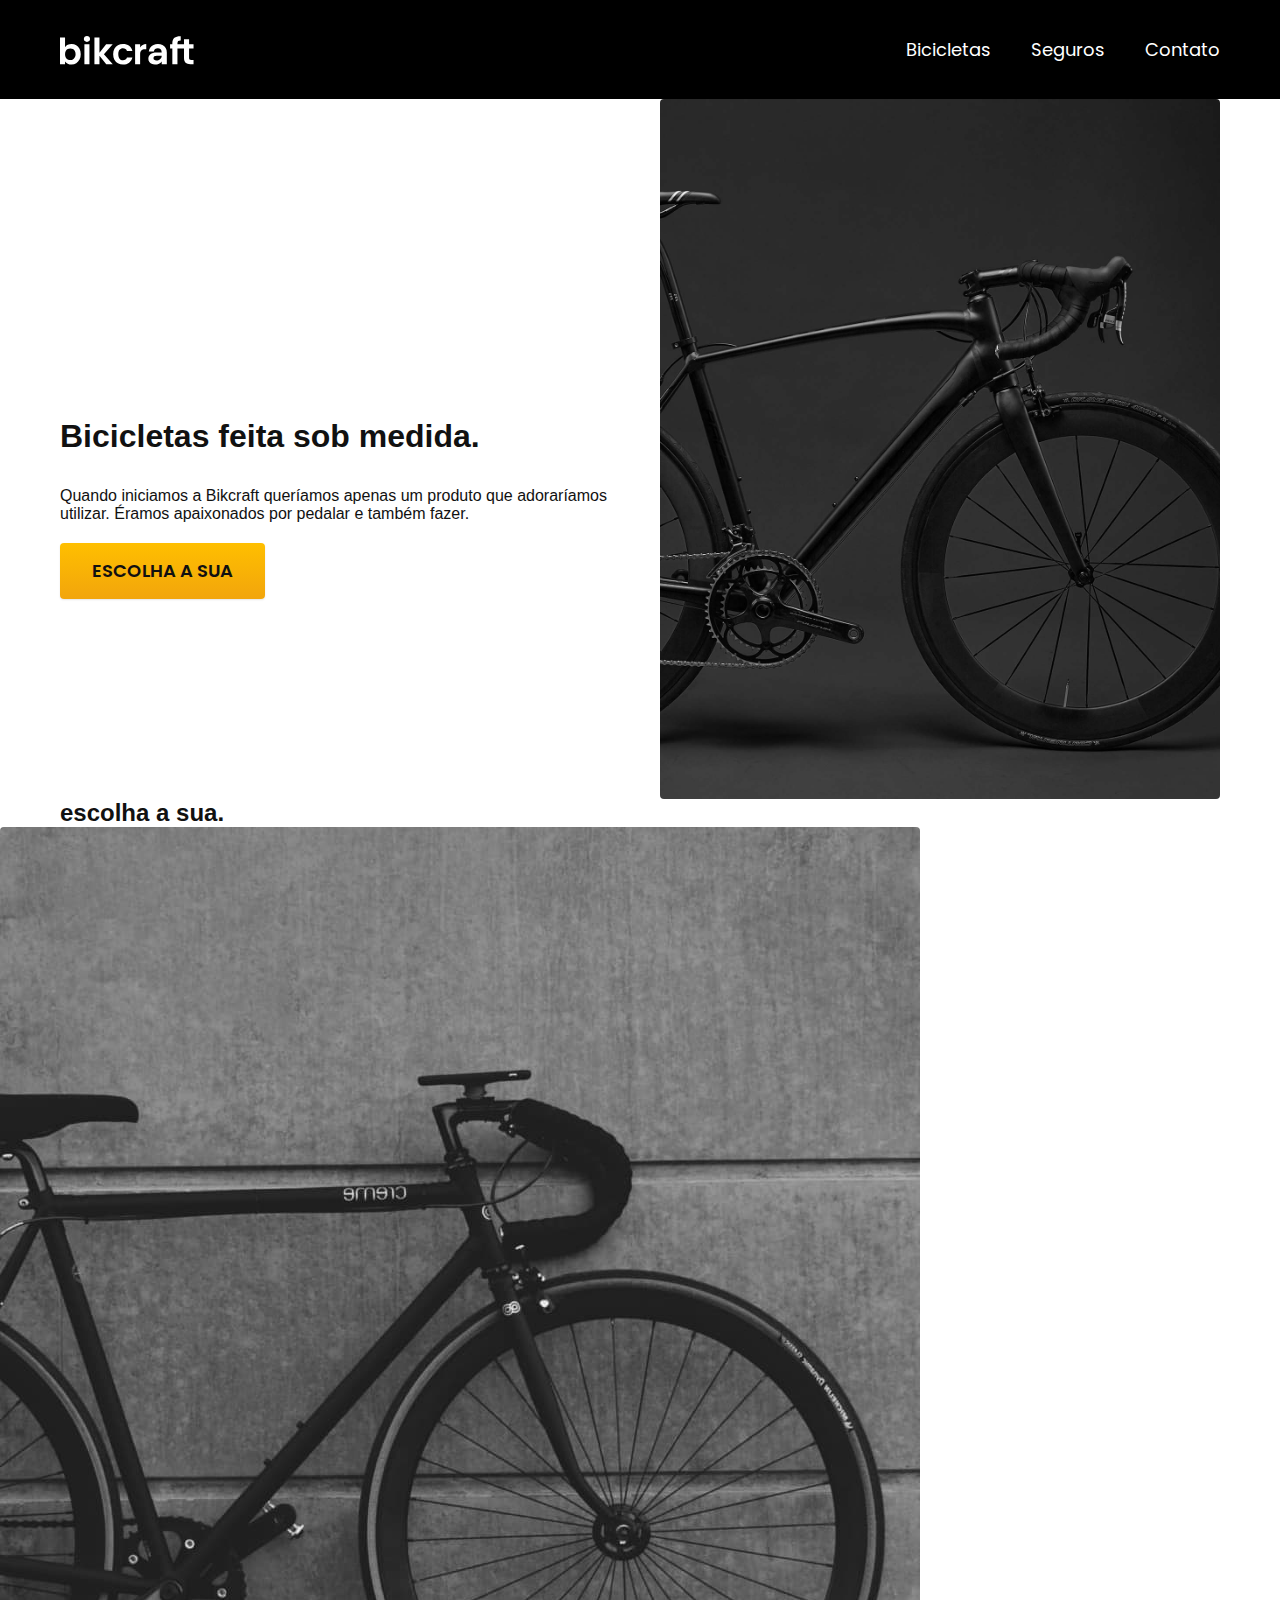
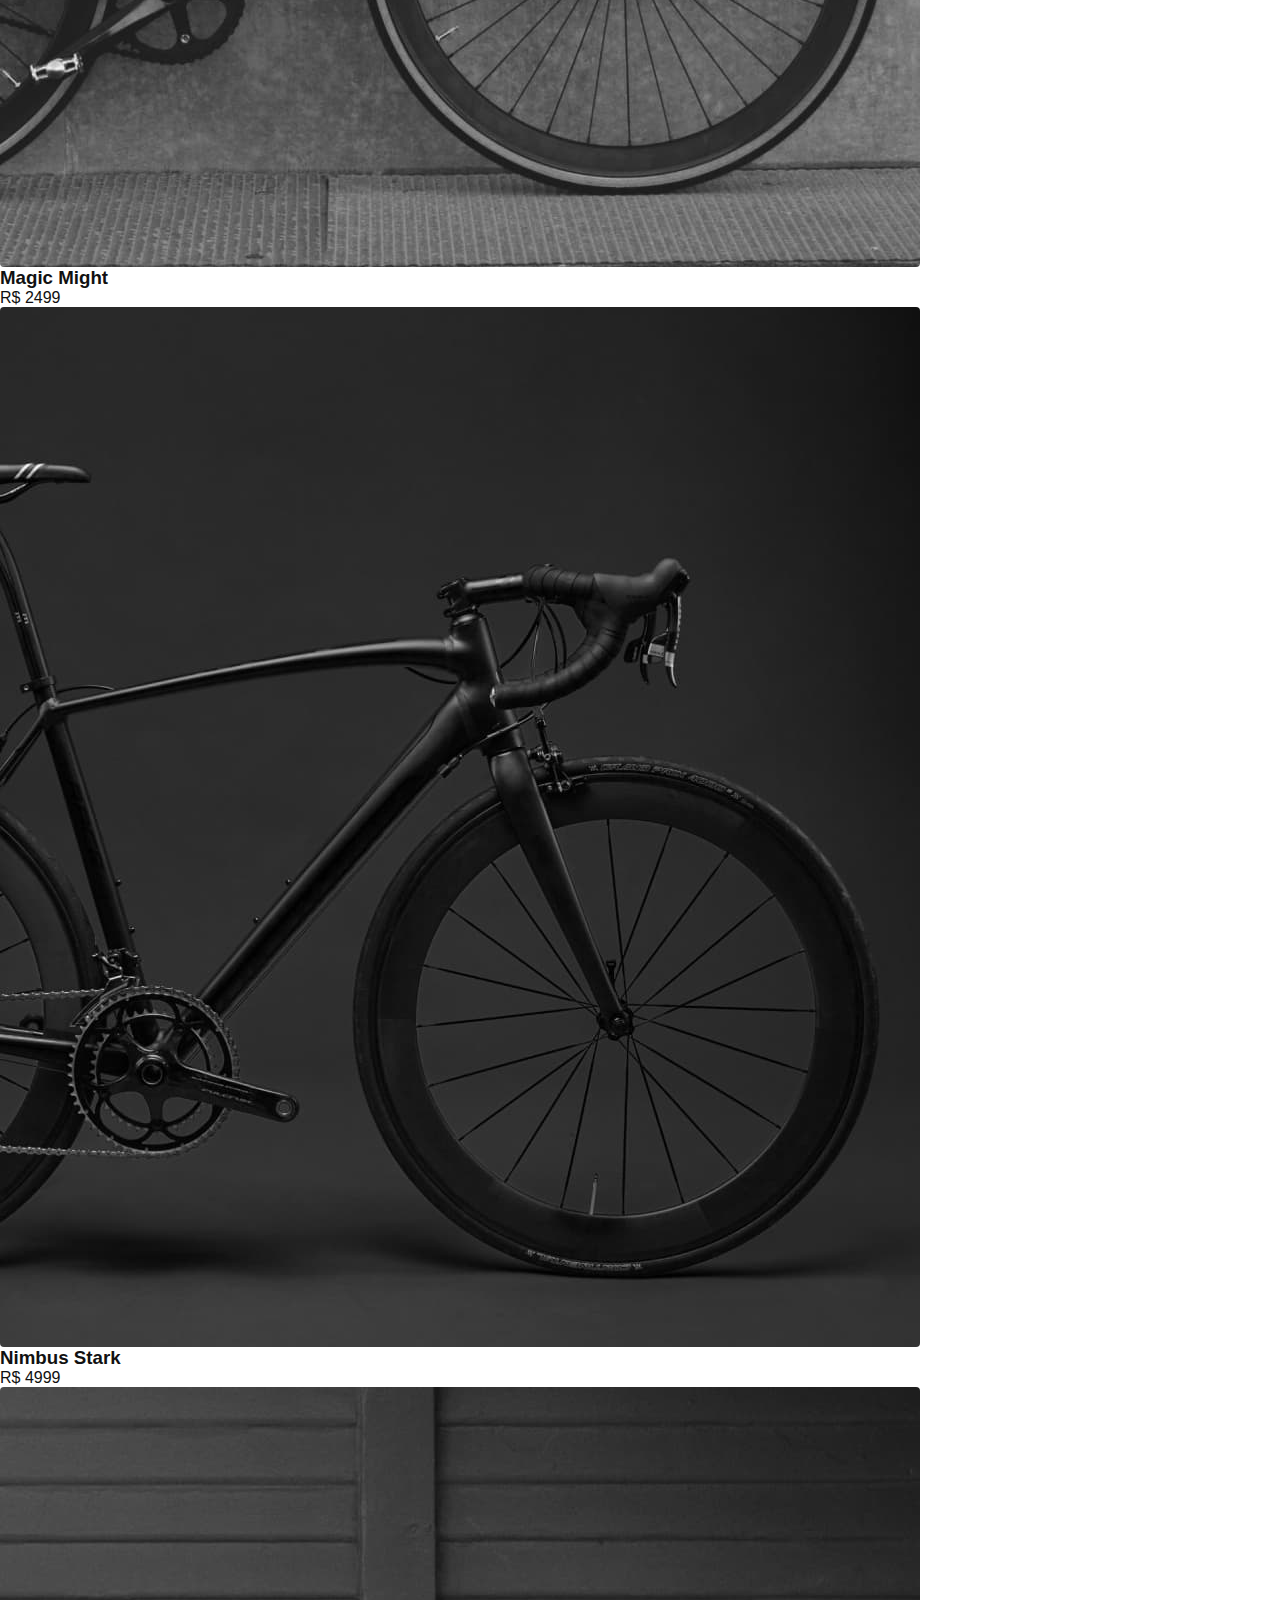
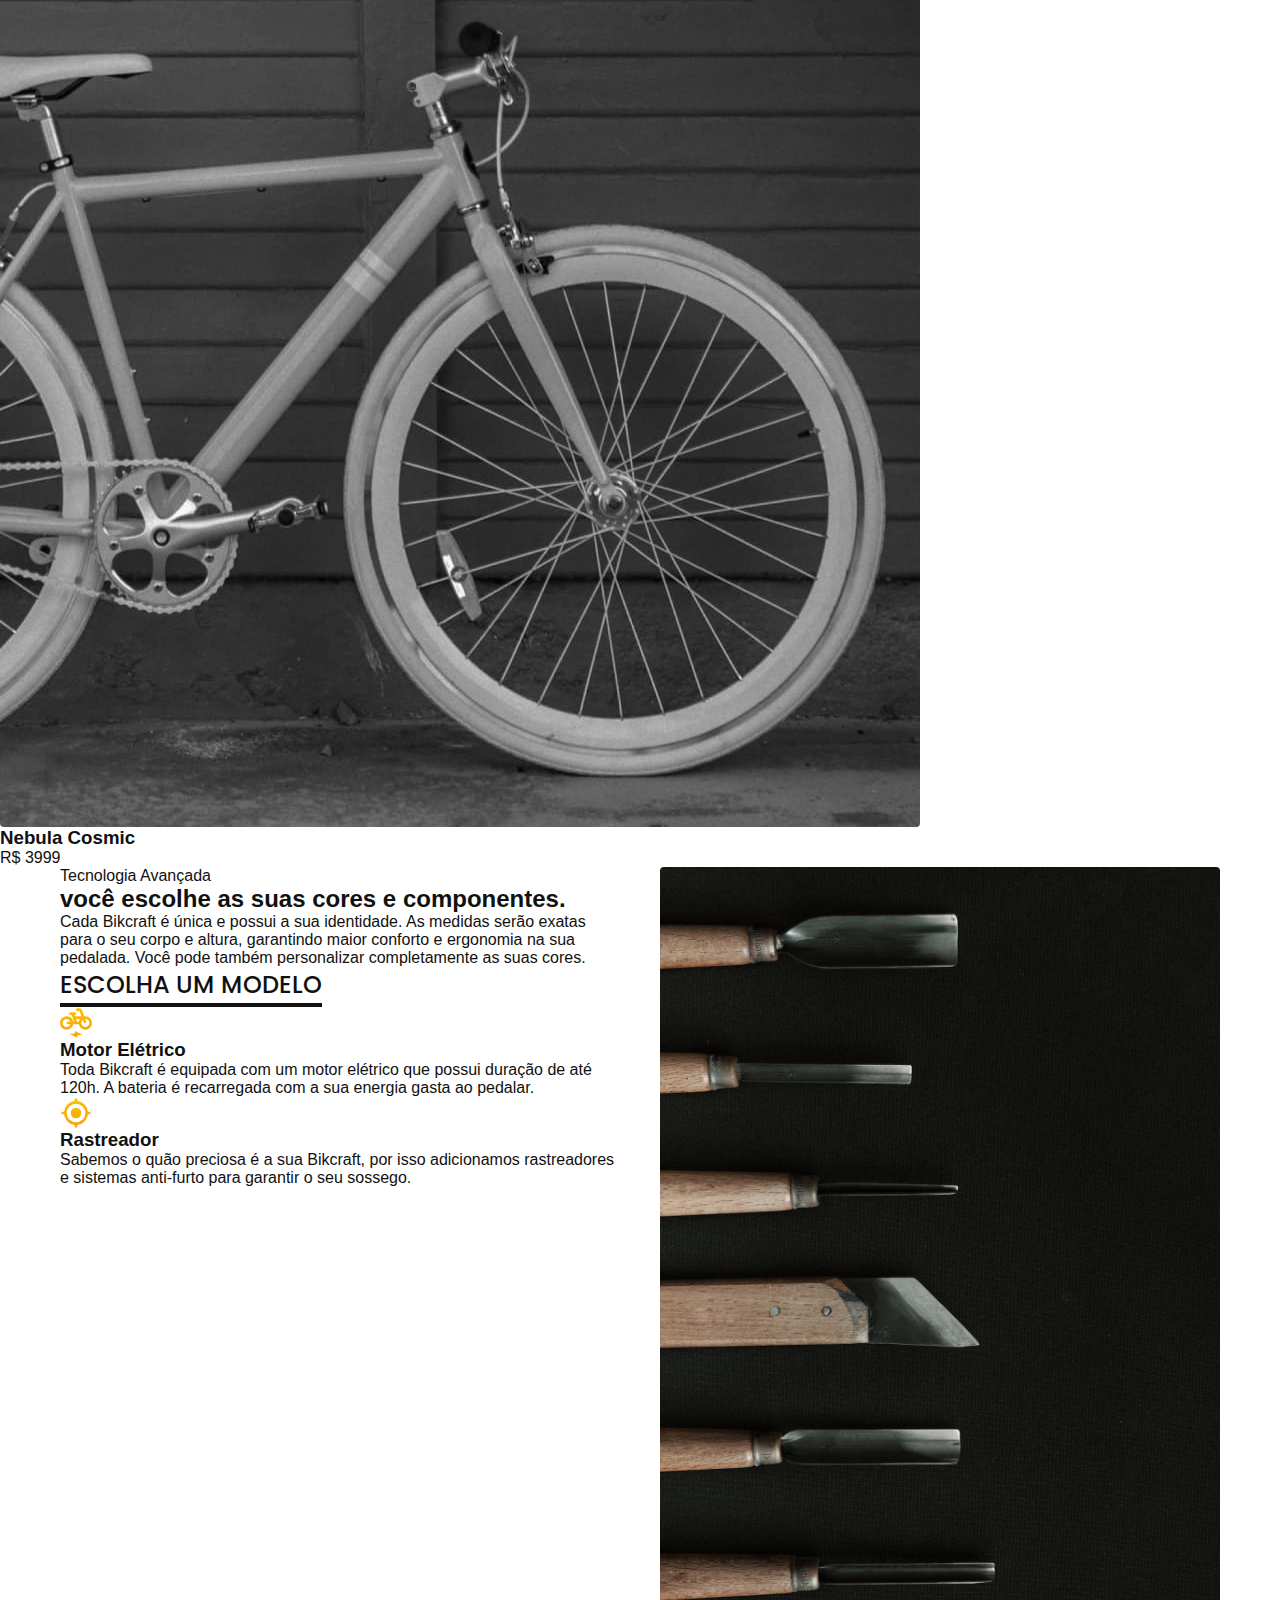
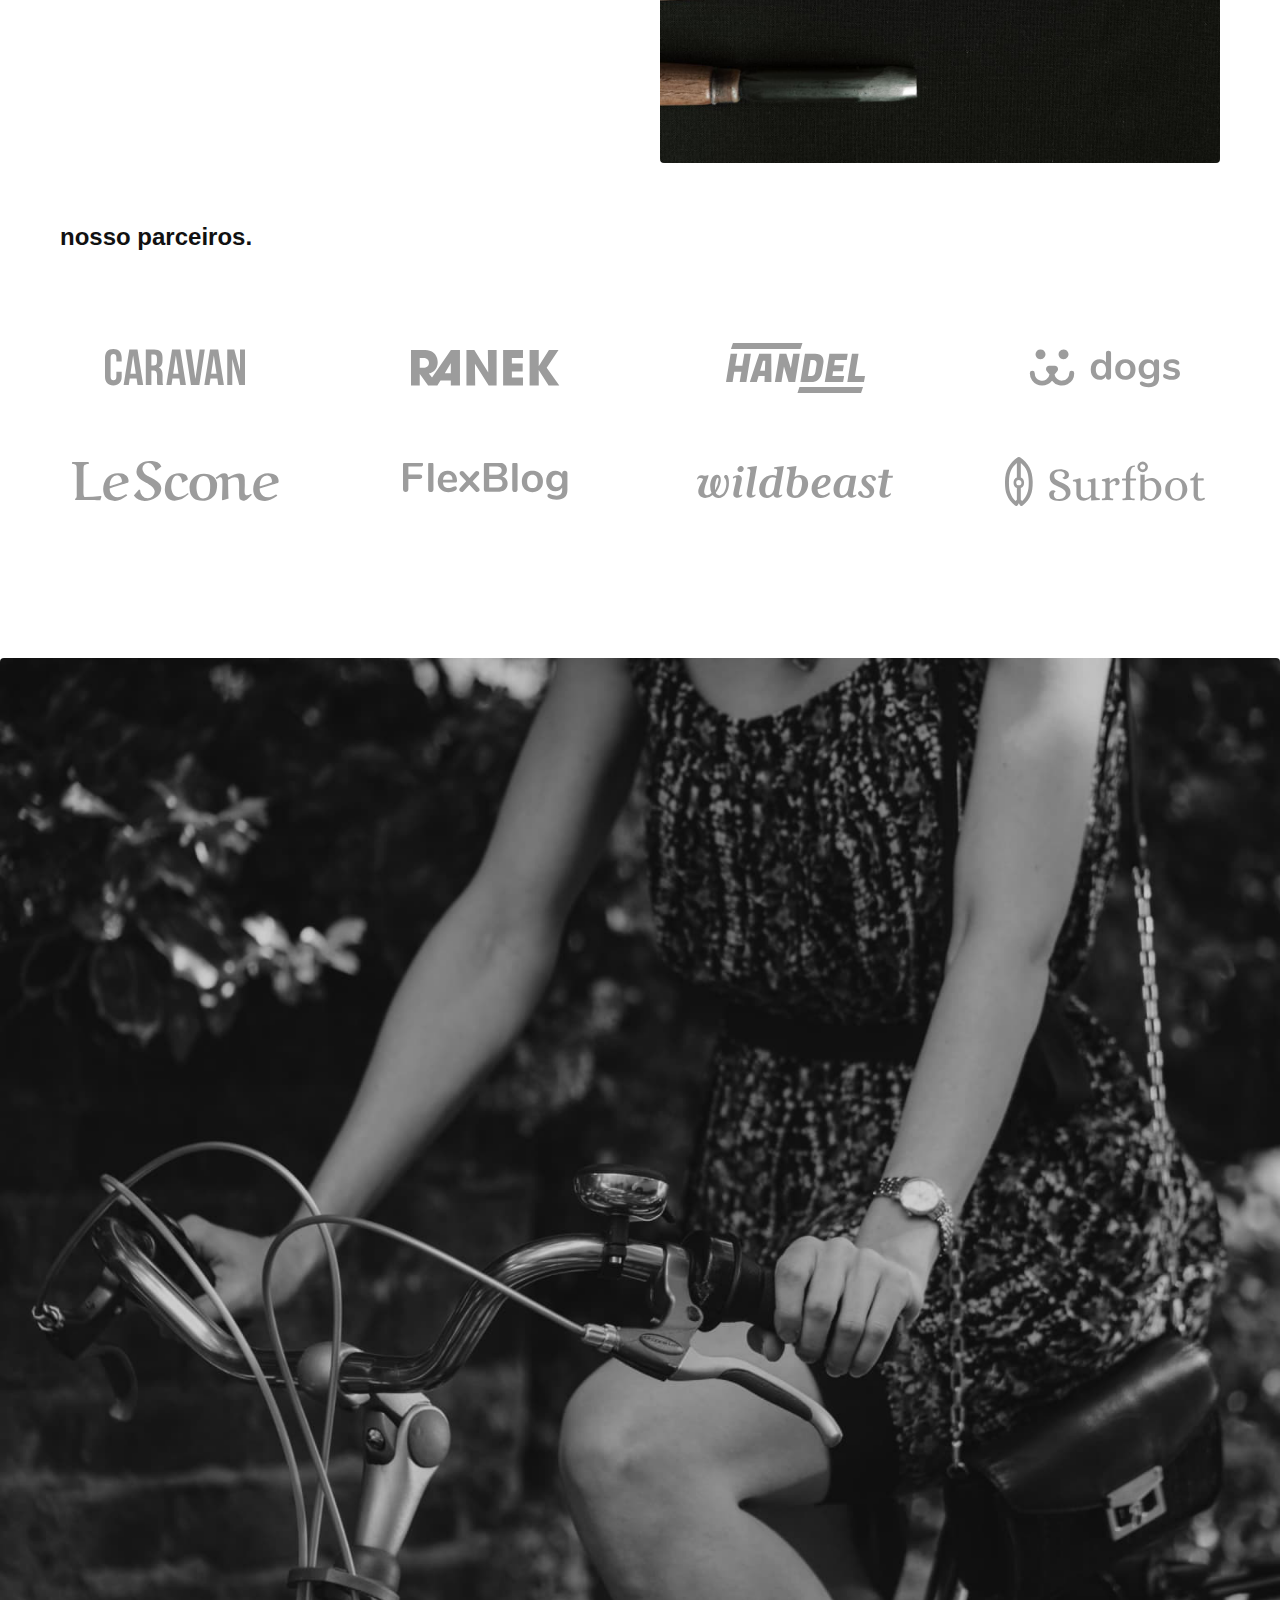
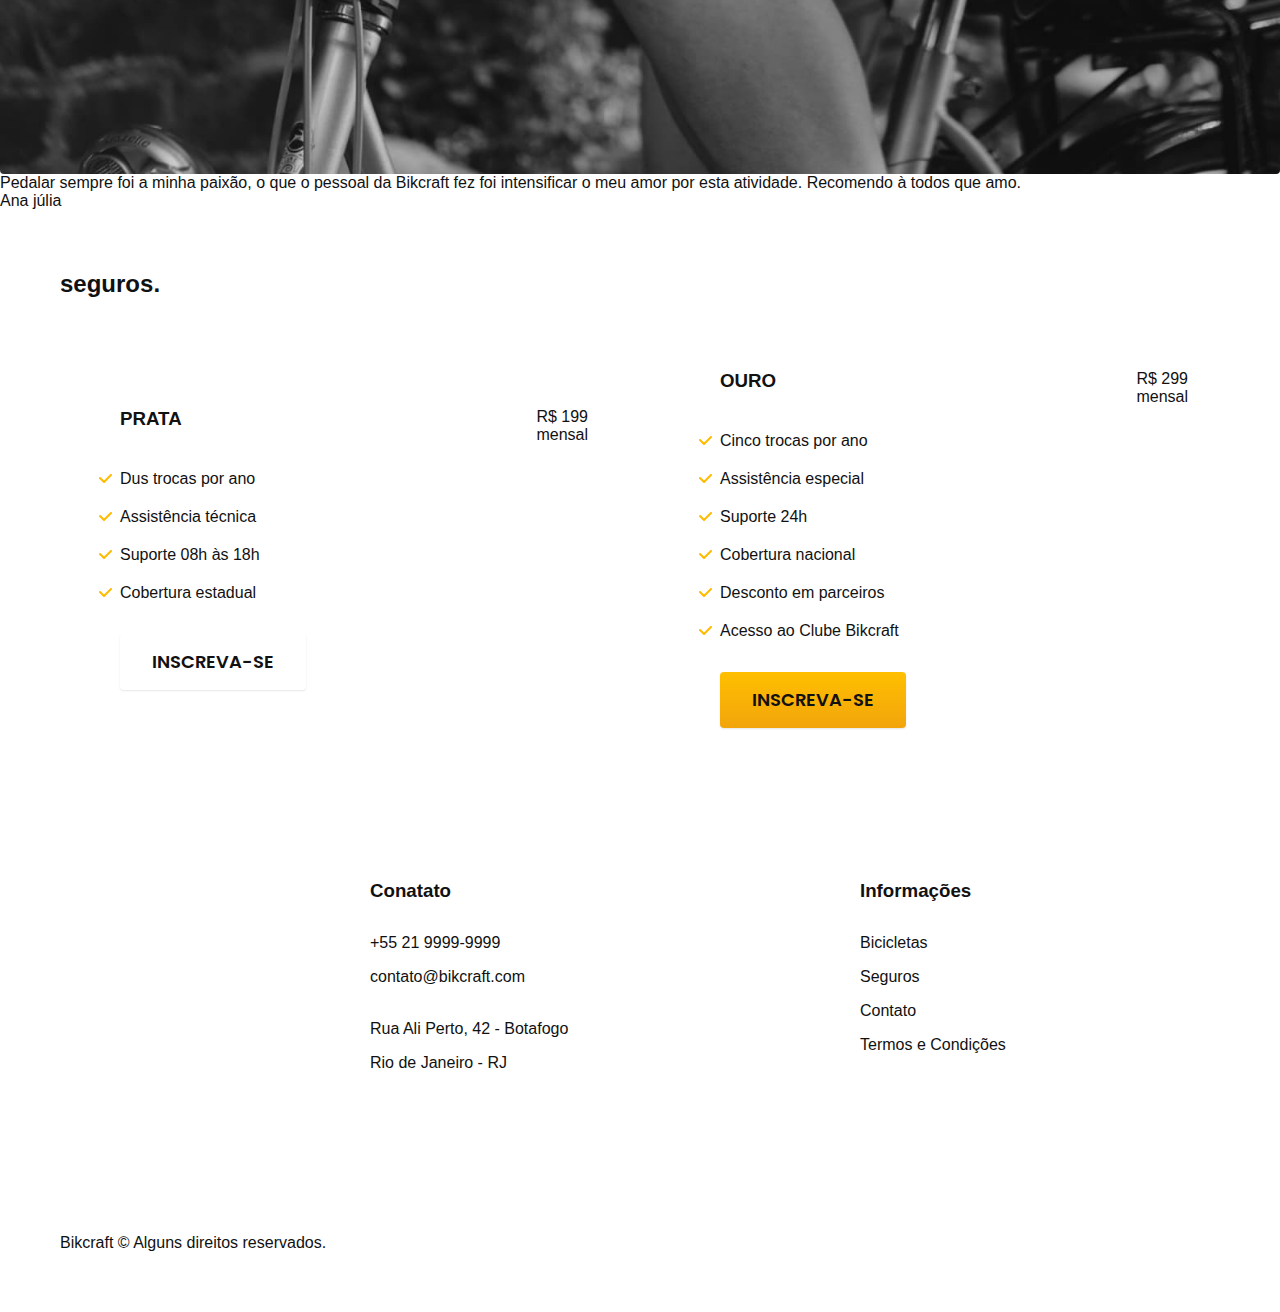
==== commit 5adc473f: "footer" ====
--- a/index.html
+++ b/index.html
@@ -129,7 +129,7 @@
   </section>
 
   <article class="seguros-bg">
-    <div class="seguros conatiner">
+    <div class="seguros container">
       <h2 class="font-1-xxl cor-0">seguros<span class="cor-p1">.</span></h2>
       <div class="seguros-item">
         <h3 class="font-1-xl cor-6">PRATA</h3>
@@ -158,6 +158,44 @@
       </div>
     </div>
   </article>
+
+  <footer class="footer-bg">
+    <div class="footer container">
+      <img src="./img/bikcraft.svg" alt="Bikcraft">
+      <div class="footer-contato">
+        <h3 class="font-2-l-b cor-0">Conatato</h3>
+        <ul class="font-2-m cor-5">
+          <li><a href="tel:+552199999999">+55 21 9999-9999</a></li>
+          <li><a href="mailto:contato@bikcraft.com">contato@bikcraft.com</a></li>
+          <li>Rua Ali Perto, 42 - Botafogo</li>
+          <li>Rio de Janeiro - RJ</li>
+        </ul>
+        <div class="footer-redes">
+          <a href="./">
+            <img src="./img/redes/instagram.svg" alt="Instagram">
+          </a>
+          <a href="./">
+            <img src="./img/redes/facebook.svg" alt="Facebook">
+          </a>
+          <a href="./">
+            <img src="./img/redes/youtube.svg" alt="Youtube">
+          </a>
+        </div>
+      </div>
+      <div class="footer-informacoes">
+        <h3 class="font-2-l-b cor-0">Informações</h3>
+        <nav>
+          <ul class="font-1-m cor-5">
+            <li><a href="./biciletas.html">Bicicletas</a></li>
+            <li><a href="./seguros.html">Seguros</a></li>
+            <li><a href="./contato.html">Contato</a></li>
+            <li><a href="./termos.html">Termos e Condições</a></li>
+          </ul>
+        </nav>
+      </div>
+      <p class="footer-copy font-2-m cor-6">Bikcraft © Alguns direitos reservados.</p>
+    </div>
+  </footer>
 </body>
 
 
--- a/css/style.css
+++ b/css/style.css
@@ -3,6 +3,7 @@
 @import ".//utilidades/cores.css";
 
 @import "./global/header.css";
+@import "./global/footer.css";
 
 /* Utilidades */
 @import ".//utilidades/componentes.css";
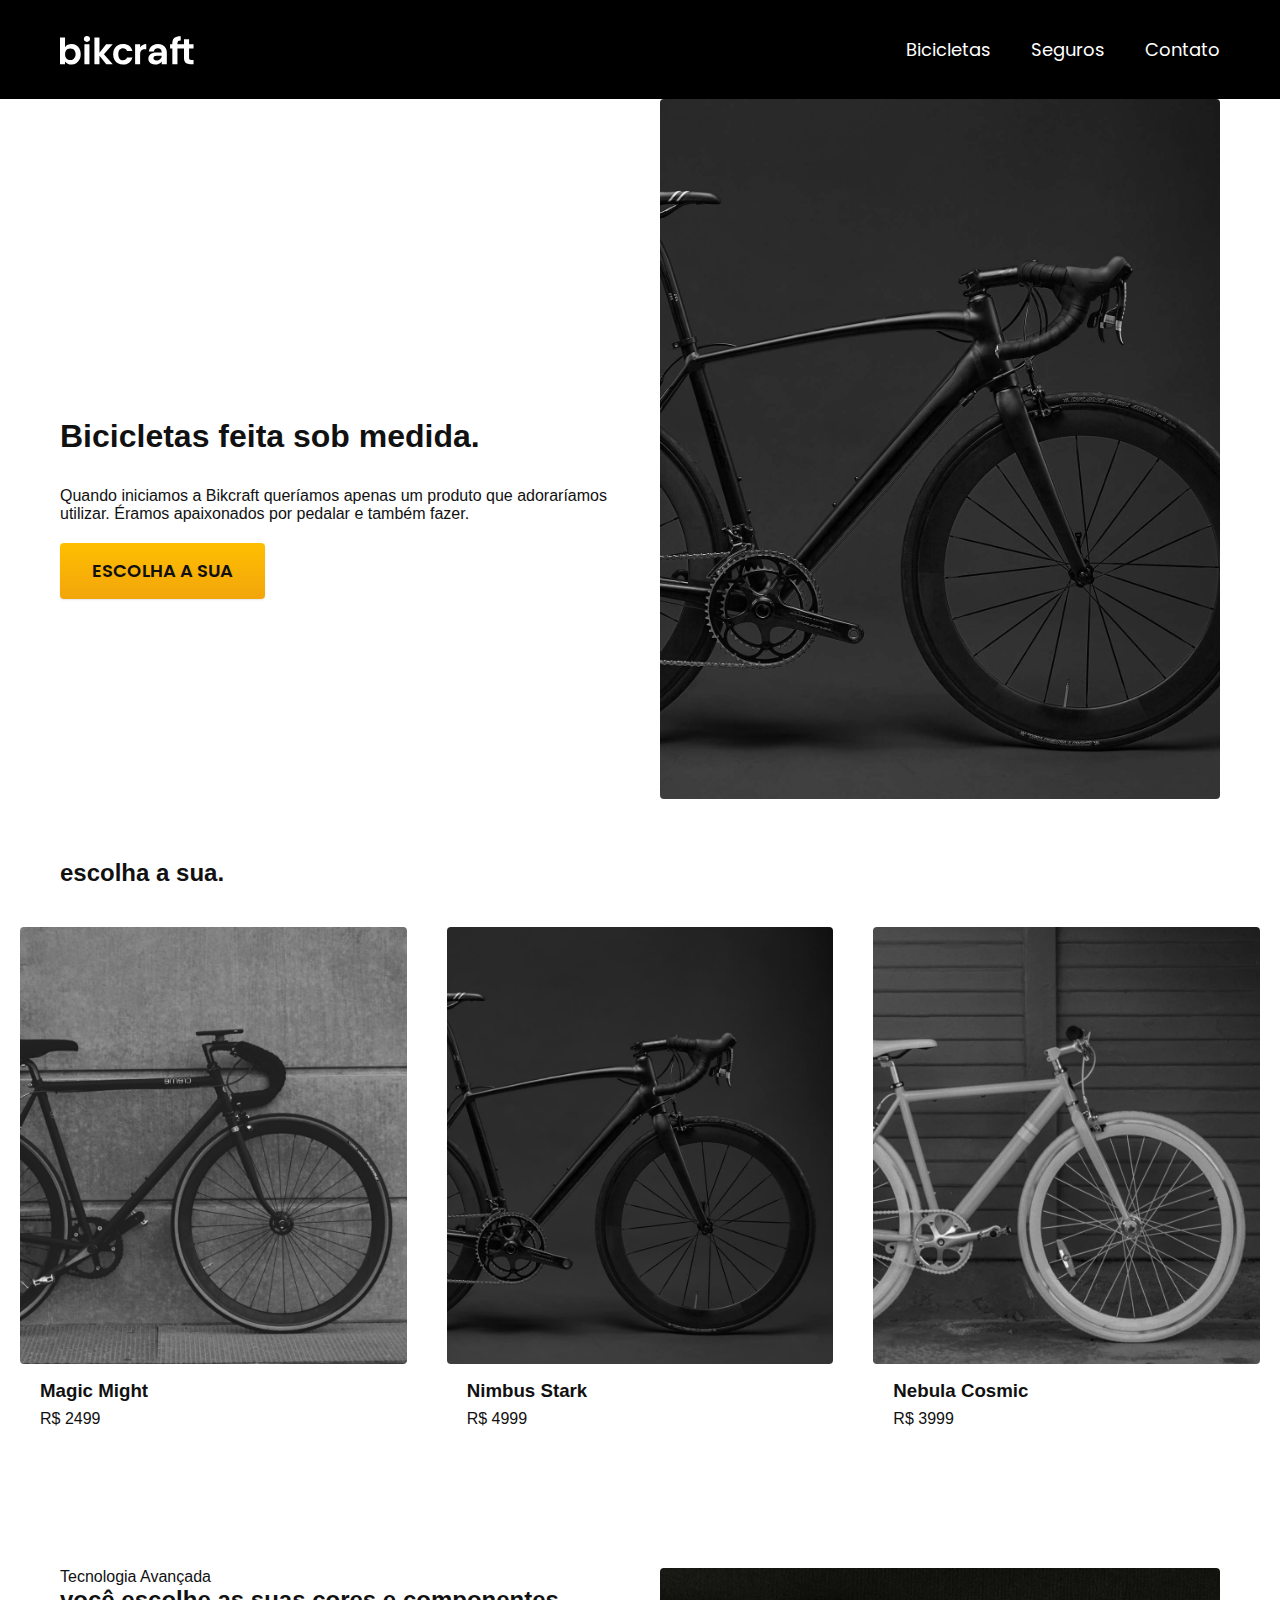
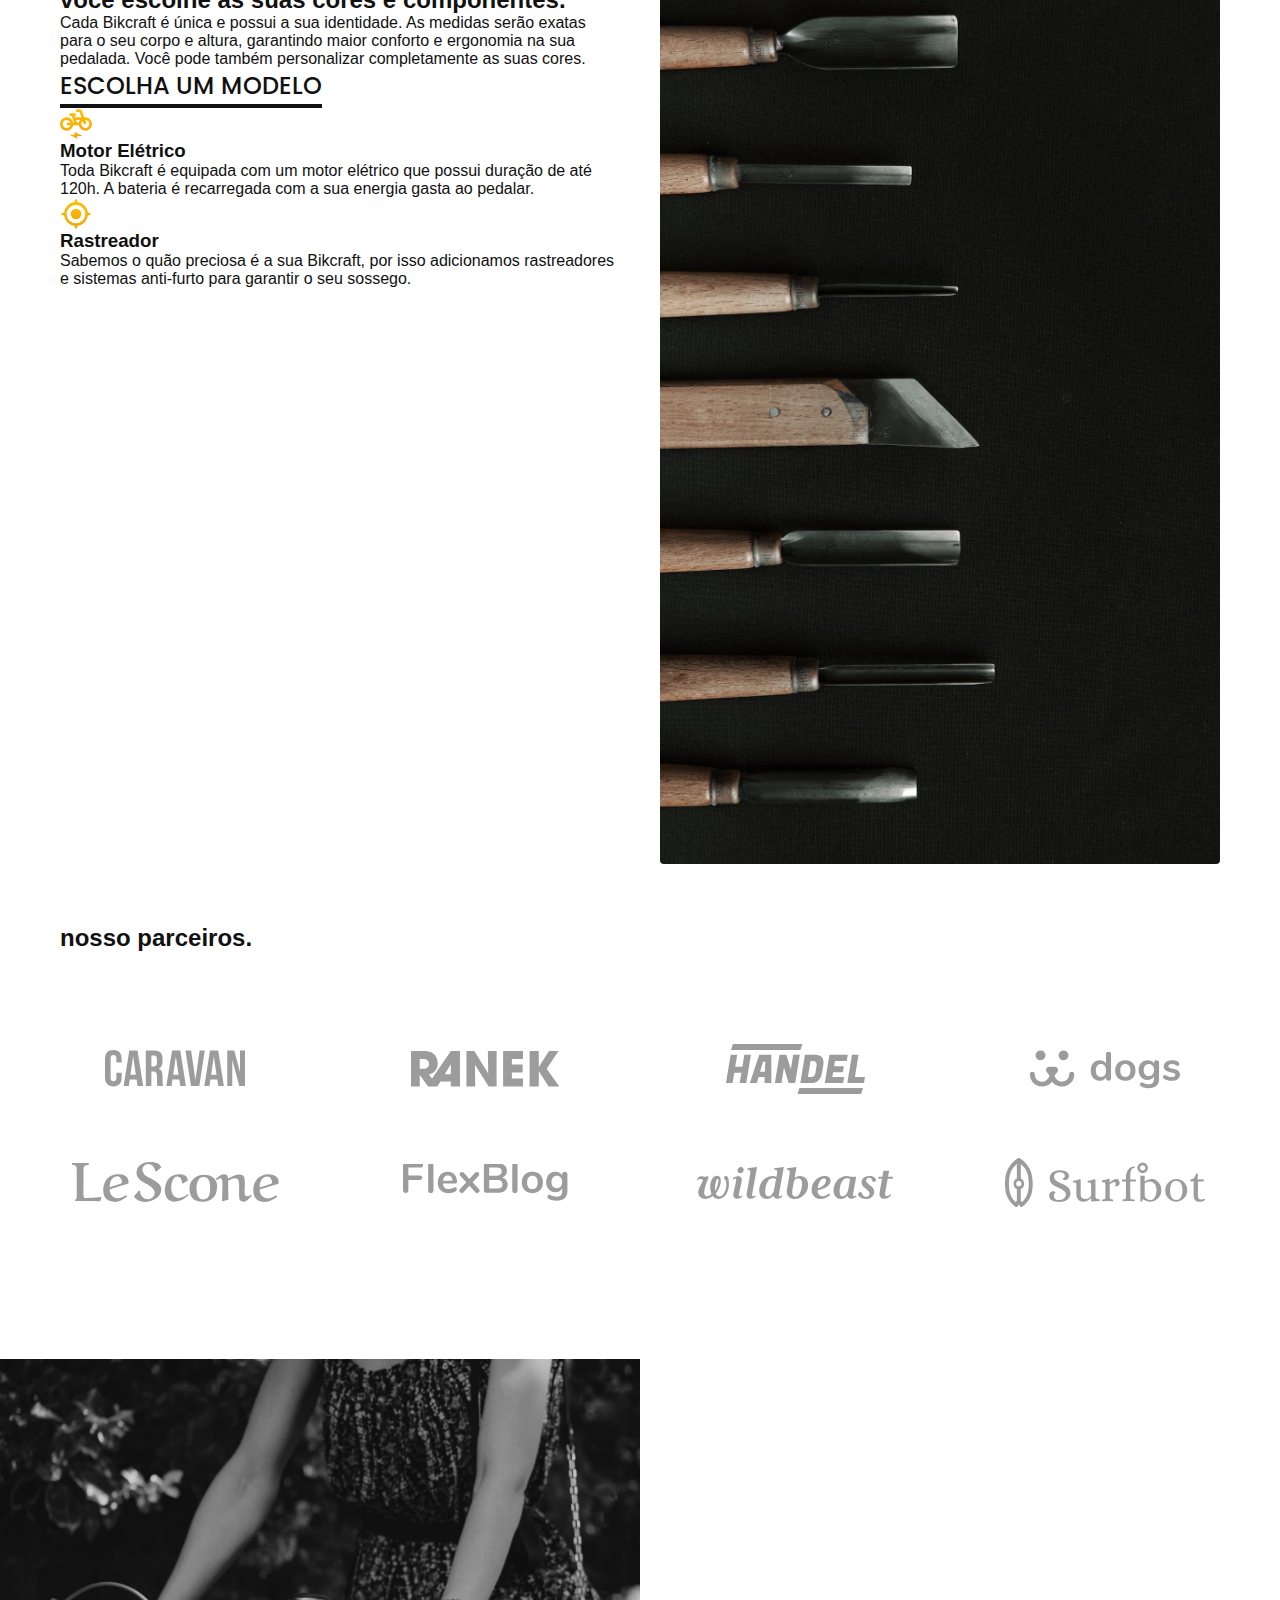
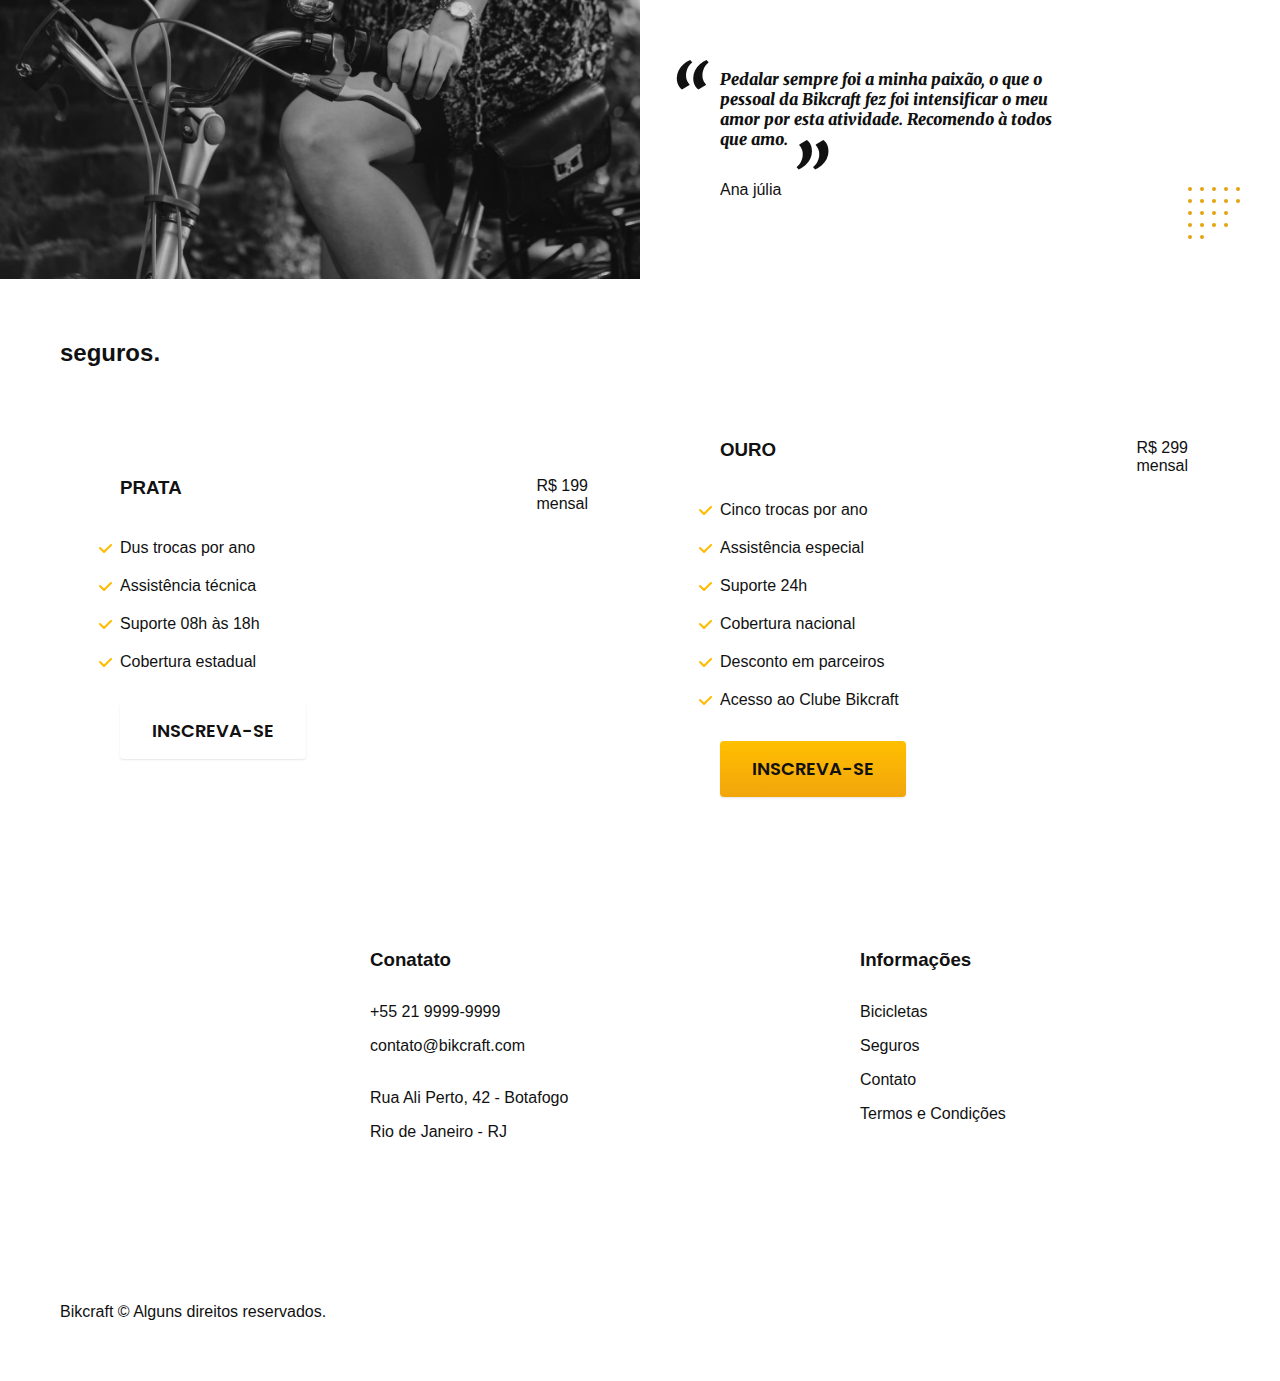
==== commit 782e86a0: "decoracao" ====
--- a/index.html
+++ b/index.html
@@ -24,7 +24,7 @@
       </a>
       <nav aria-laber="primaria">
         <ul class="header-menu font-1-m cor-0">
-          <li><a href="./biciletas.html">Bicicletas</a></li>
+          <li><a href="./bicicletas.html">Bicicletas</a></li>
           <li><a href="./seguros.html">Seguros</a></li>
           <li><a href="./contato.html">Contato</a></li>
         </ul>
@@ -186,7 +186,7 @@
         <h3 class="font-2-l-b cor-0">Informações</h3>
         <nav>
           <ul class="font-1-m cor-5">
-            <li><a href="./biciletas.html">Bicicletas</a></li>
+            <li><a href="./bicicletas.html">Bicicletas</a></li>
             <li><a href="./seguros.html">Seguros</a></li>
             <li><a href="./contato.html">Contato</a></li>
             <li><a href="./termos.html">Termos e Condições</a></li>
--- a/css/style.css
+++ b/css/style.css
@@ -6,7 +6,8 @@
 @import "./global/footer.css";
 
 /* Utilidades */
-@import ".//utilidades/componentes.css";
+@import "./utilidades/componentes.css";
+@import "./utilidades/formulario.css";
 
 /* Home */
 @import "./home/introducao.css";
@@ -16,6 +17,20 @@
 
 /* Bicicletas */
 @import "./bicicletas.css/bicicletas-lista.css";
+@import "./bicicletas.css/bicicletas.css";
+
+/* Bicicleta */
+@import "./bicicleta.css/bicicleta.css";
+@import "./bicicleta.css/seguro.css";
 
 /* Seguros */
 @import "./seguros/seguros.css";
+@import "./seguros/vantagens.css";
+@import "./seguros/perguntas.css";
+
+/* Contato */
+@import "./contato/contato.css";
+@import "./contato/lojas.css";
+
+/* Termos */
+@import "./termos/termos.css";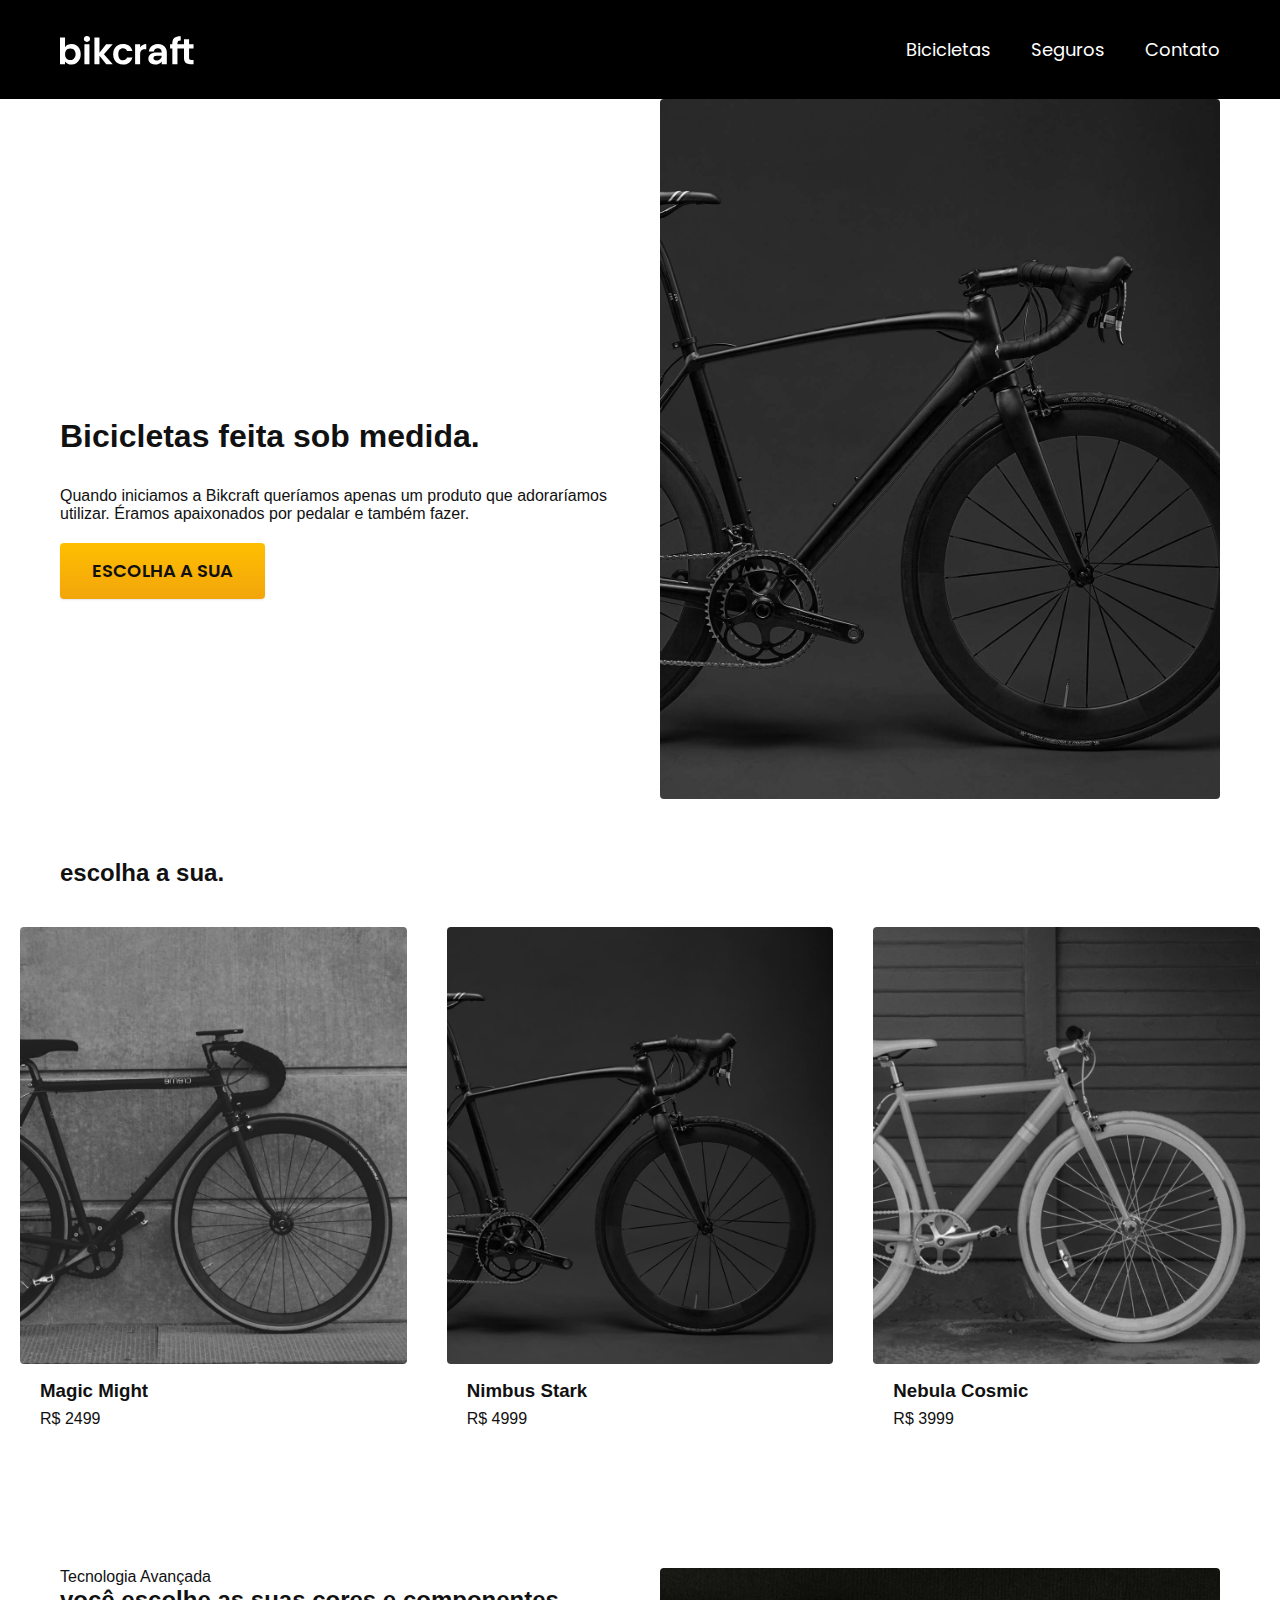
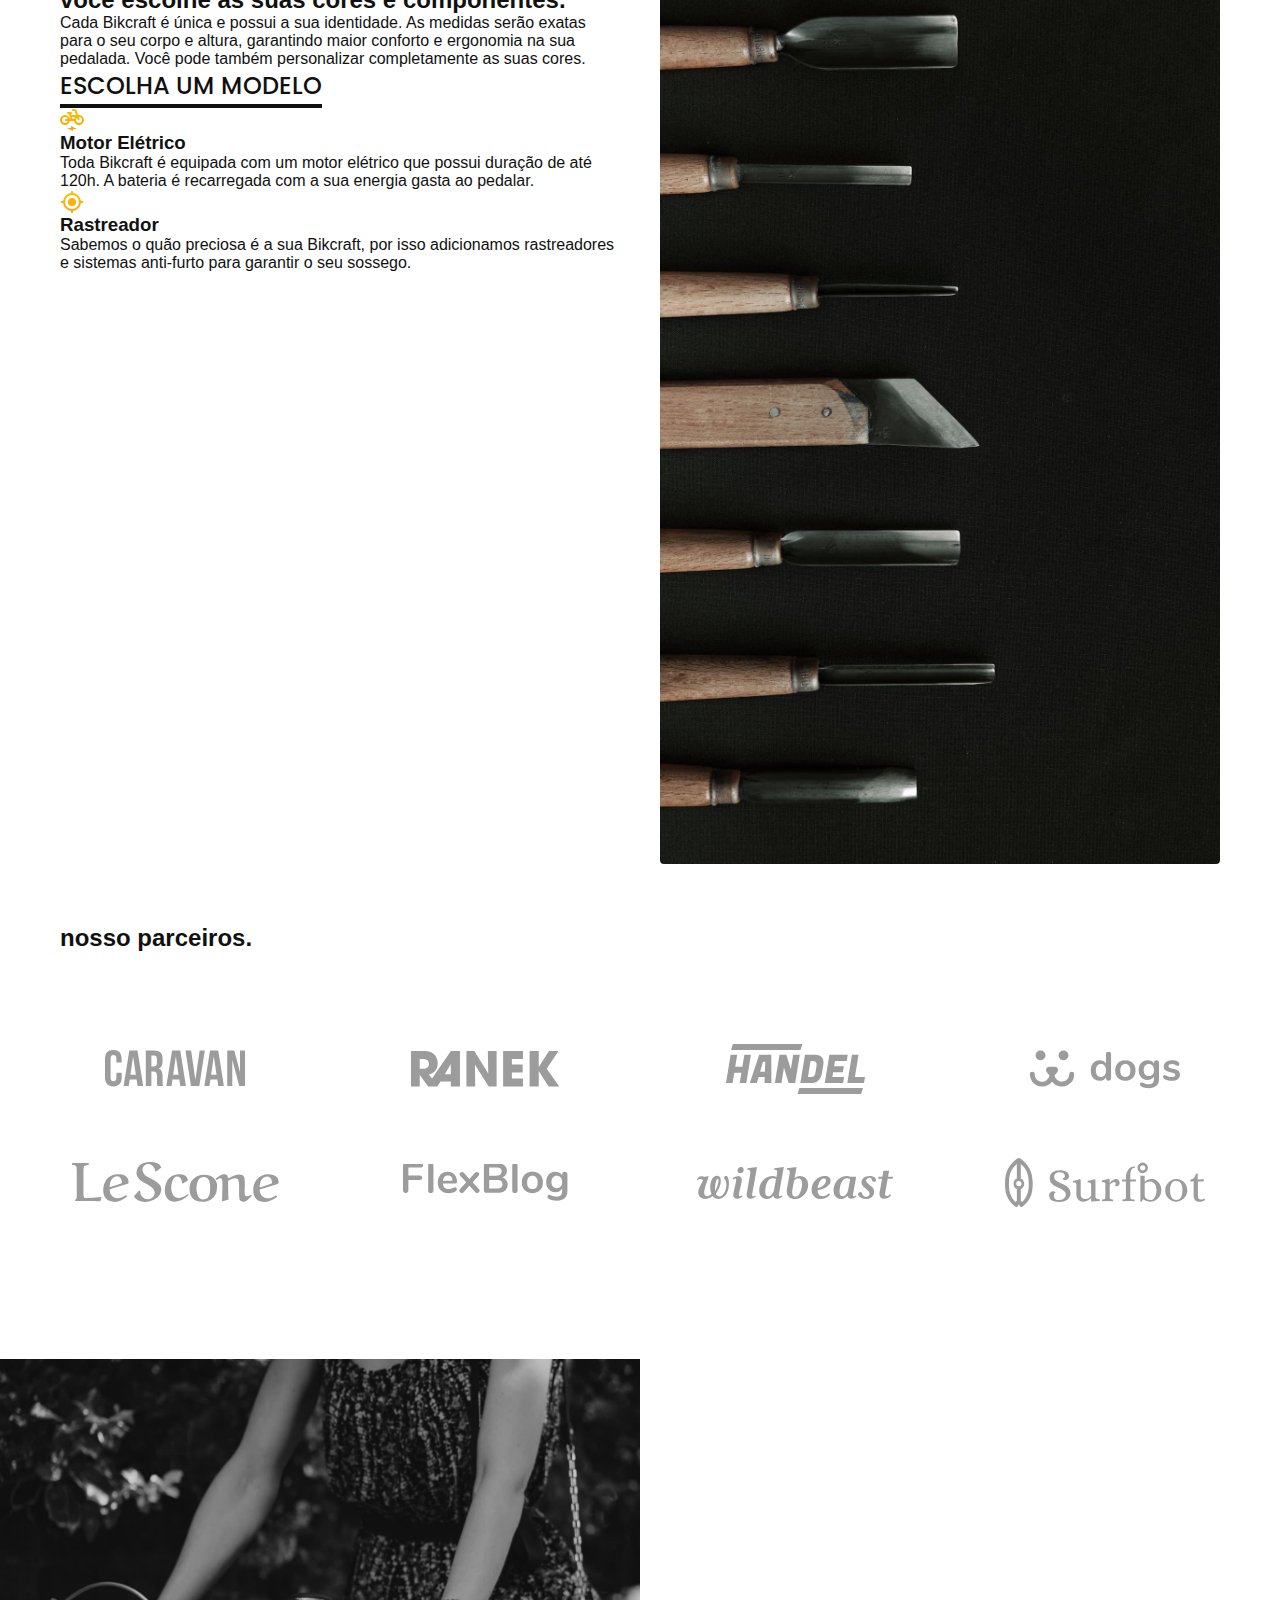
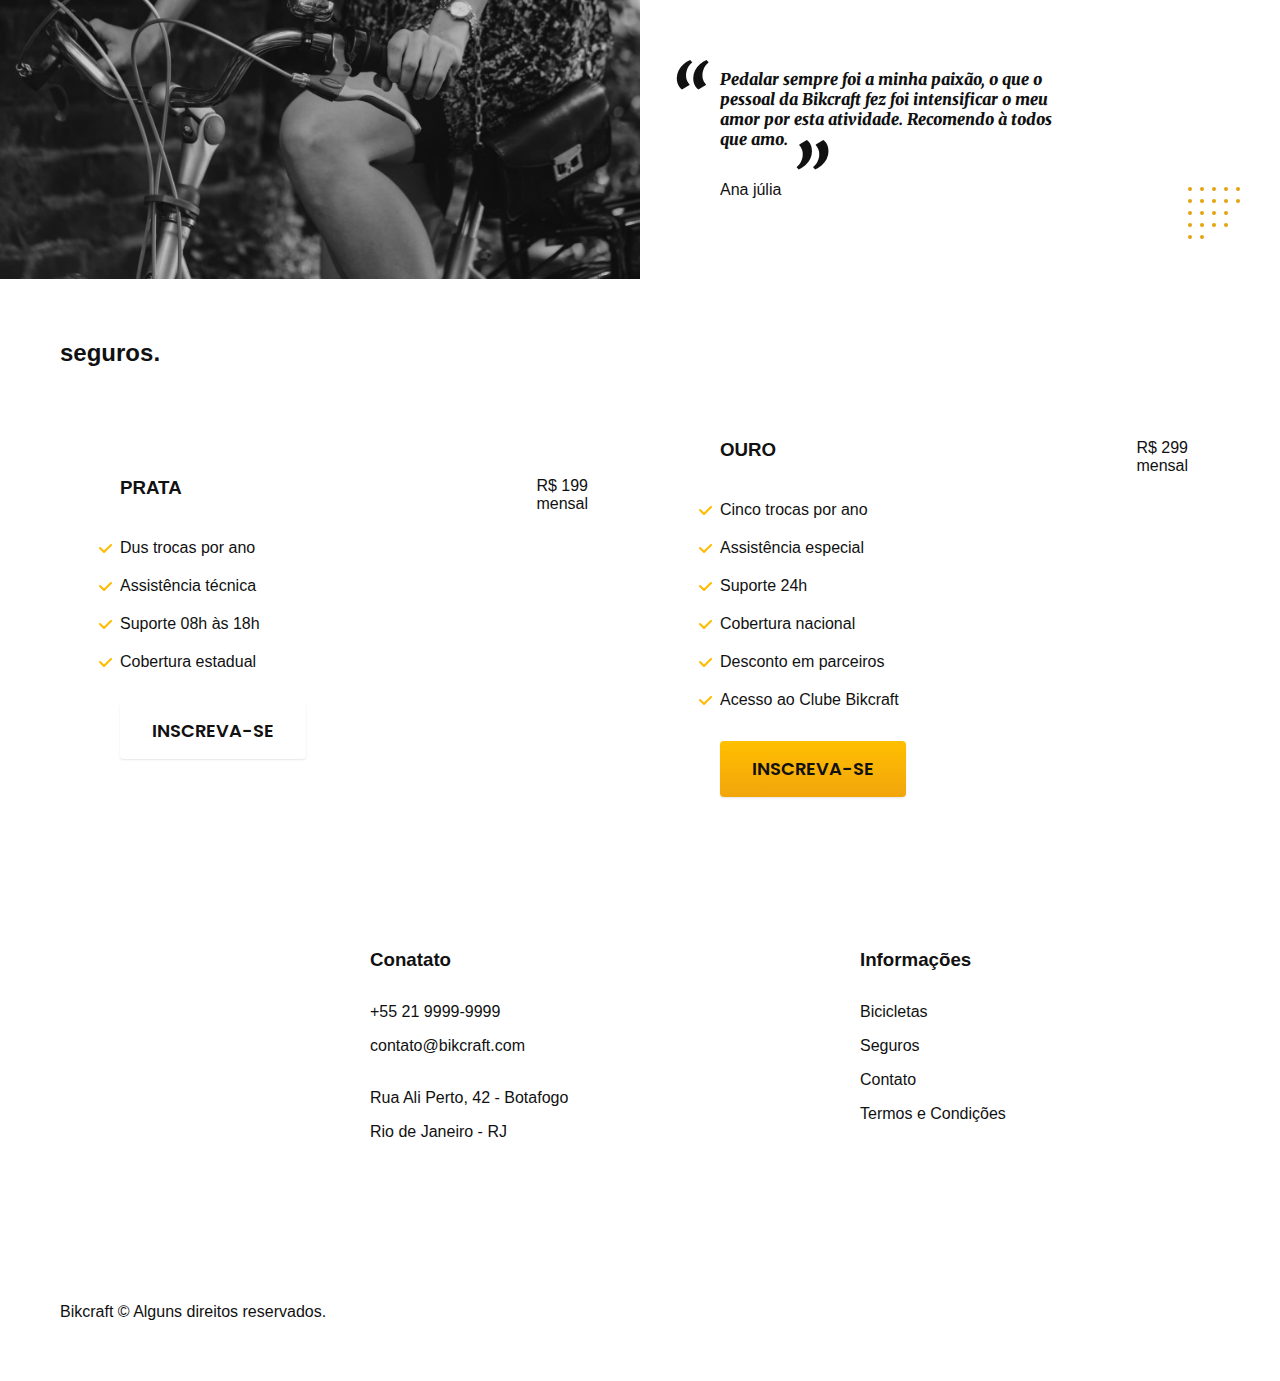
==== commit e4406d29: "otimizacoes" ====
--- a/index.html
+++ b/index.html
@@ -8,6 +8,7 @@
   <title>Bikcraft - Bicicletas Elétricas</title>
   <meta name="description" content="Quando iniciamos a Bikcraft queríamos apenas um produto que adoraríamos utilizar. Éramos apaixonados por pedalar e também fazer.">
 
+  <link rel="preload" href="./css/style.css" as="style">
   <link rel="stylesheet" href="./css/style.css">
 
   <link rel="preconnect" href="https://fonts.googleapis.com">
@@ -20,7 +21,7 @@
   <header class="header-bg">
     <div class="header container">
       <a href="./">
-        <img src="./img/bikcraft.svg" alt="Bikcraft">
+        <img src="./img/bikcraft.svg" width="136" height="32" alt="Bikcraft">
       </a>
       <nav aria-laber="primaria">
         <ul class="header-menu font-1-m cor-0">
@@ -39,9 +40,10 @@
         <p class="font-2-l cor-5">Quando iniciamos a Bikcraft queríamos apenas um produto que adoraríamos utilizar. Éramos apaixonados por pedalar e também fazer.</p>
         <a class="botao" href="./bicicletas.html">Escolha a sua</a>
       </div>
-      <div>
-        <img src="./img/fotos/introducao.jpg" alt="Bicicleta elétrica preta.">
-      </div>
+      <picture>
+        <source media="(max-width: 800px)" srcset="./img/bicicletas/nimbus.jpg">
+        <img src="./img/fotos/introducao.jpg" width="1280" height="1600" alt="Bicicleta elétrica preta.">
+      </picture>
     </div>
   </main>
 
@@ -51,21 +53,21 @@
     <ul>
       <li>
         <a href="./bicicletas/magic.html">
-          <img src="./img/bicicletas/magic-home.jpg" alt="Bicicleta preta">
+          <img src="./img/bicicletas/magic-home.jpg" width="920" height="1040" alt="Bicicleta preta">
           <h3 class="font-1-xl">Magic Might</h3>
           <span class="font-2-m cor-8">R$ 2499</span>
         </a>
       </li>
       <li>
         <a href="./bicicletas/nimbus.html">
-          <img src="./img/bicicletas/nimbus-home.jpg" alt="Bicicleta preta">
+          <img src="./img/bicicletas/nimbus-home.jpg" width="920" height="1040" alt="Bicicleta preta">
           <h3 class="font-1-xl">Nimbus Stark</h3>
           <span class="font-2-m cor-8">R$ 4999</span>
         </a>
       </li>
       <li>
         <a href="./bicicletas/nebula.html">
-          <img src="./img/bicicletas/nebula-home.jpg" alt="Bicicleta preta">
+          <img src="./img/bicicletas/nebula-home.jpg" width="920" height="1040" alt="Bicicleta preta">
           <h3 class="font-1-xl">Nebula Cosmic</h3>
           <span class="font-2-m cor-8">R$ 3999</span>
         </a>
@@ -82,12 +84,12 @@
         <a class="link" href="./bicicletas.html">Escolha um modelo</a>
         <div class="tecnologia-vantagens">
           <div>
-            <img src="./img/icones/eletrica.svg" alt="">
+            <img src="./img/icones/eletrica.svg" width="24" height="24" alt="">
             <h3 class="font-1-m cor-0">Motor Elétrico</h3>
             <p class="font-2-s cor-5">Toda Bikcraft é equipada com um motor elétrico que possui duração de até 120h. A bateria é recarregada com a sua energia gasta ao pedalar.</p>
           </div>
           <div>
-            <img src="./img/icones/rastreador.svg" alt="">
+            <img src="./img/icones/rastreador.svg" width="24" height="24" alt="">
             <h3 class="font-1-m cor-0">Rastreador</h3>
             <p class="font-2-s cor-5">Sabemos o quão preciosa é a sua Bikcraft, por isso adicionamos rastreadores e sistemas anti-furto para garantir o seu sossego.</p>
           </div>
@@ -95,7 +97,7 @@
       </div>
 
       <div class="tecnologia-imagem">
-        <img src="./img/fotos/tecnologia.jpg" alt="">
+        <img src="./img/fotos/tecnologia.jpg" width="1200" height="1920" alt="">
       </div>
     </div>
   </article>
@@ -103,20 +105,20 @@
   <section class="parceiros" aria-label="Nossos Parceiros">
     <h2 class="container font-1-xxl">nosso parceiros<span class="cor-p1">.</span></h2>
     <ul>
-      <li><img src="./img/parceiros/caravan.svg" alt="caravan"></li>
-      <li><img src="./img/parceiros/ranek.svg" alt="ranek"></li>
-      <li><img src="./img/parceiros/handel.svg" alt="handel"></li>
-      <li><img src="./img/parceiros/dogs.svg" alt="dogs"></li>
-      <li><img src="./img/parceiros/lescone.svg" alt="lescone"></li>
-      <li><img src="./img/parceiros/flexblog.svg" alt="flexblog"></li>
-      <li><img src="./img/parceiros/wildbeast.svg" alt="wildbeast"></li>
-      <li><img src="./img/parceiros/surfbot.svg" alt="surfbot"></li>
+      <li><img src="./img/parceiros/caravan.svg" width="140" height="38" alt="caravan"></li>
+      <li><img src="./img/parceiros/ranek.svg" width="149" height="36" alt="ranek"></li>
+      <li><img src="./img/parceiros/handel.svg" width="139" height="50" alt="handel"></li>
+      <li><img src="./img/parceiros/dogs.svg" width="152" height="39" alt="dogs"></li>
+      <li><img src="./img/parceiros/lescone.svg" width="208" height="41" alt="lescone"></li>
+      <li><img src="./img/parceiros/flexblog.svg" width="165" height="38" alt="flexblog"></li>
+      <li><img src="./img/parceiros/wildbeast.svg" width="196" height="34" alt="wildbeast"></li>
+      <li><img src="./img/parceiros/surfbot.svg" width="200" height="49" alt="surfbot"></li>
     </ul>
   </section>
 
   <section class="depoimento" aria-label="Depoimento">
     <div>
-      <img src="./img/fotos/depoimento.jpg" alt="Pessoa pedalando uma bicicleta Bikcraft">
+      <img src="./img/fotos/depoimento.jpg" width="1560" height="1360" alt="Pessoa pedalando uma bicicleta Bikcraft">
     </div>
     <div class="depoimento-conteudo">
       <blockquote class="font-1-xl cor-p5">
@@ -161,7 +163,7 @@
 
   <footer class="footer-bg">
     <div class="footer container">
-      <img src="./img/bikcraft.svg" alt="Bikcraft">
+      <img src="./img/bikcraft.svg" width="136" height="32" alt="Bikcraft">
       <div class="footer-contato">
         <h3 class="font-2-l-b cor-0">Conatato</h3>
         <ul class="font-2-m cor-5">
@@ -172,13 +174,13 @@
         </ul>
         <div class="footer-redes">
           <a href="./">
-            <img src="./img/redes/instagram.svg" alt="Instagram">
+            <img src="./img/redes/instagram.svg" width="32" height="32" alt="Instagram">
           </a>
           <a href="./">
-            <img src="./img/redes/facebook.svg" alt="Facebook">
+            <img src="./img/redes/facebook.svg" width="32" height="32" alt="Facebook">
           </a>
           <a href="./">
-            <img src="./img/redes/youtube.svg" alt="Youtube">
+            <img src="./img/redes/youtube.svg" width="32" height="32" alt="Youtube">
           </a>
         </div>
       </div>
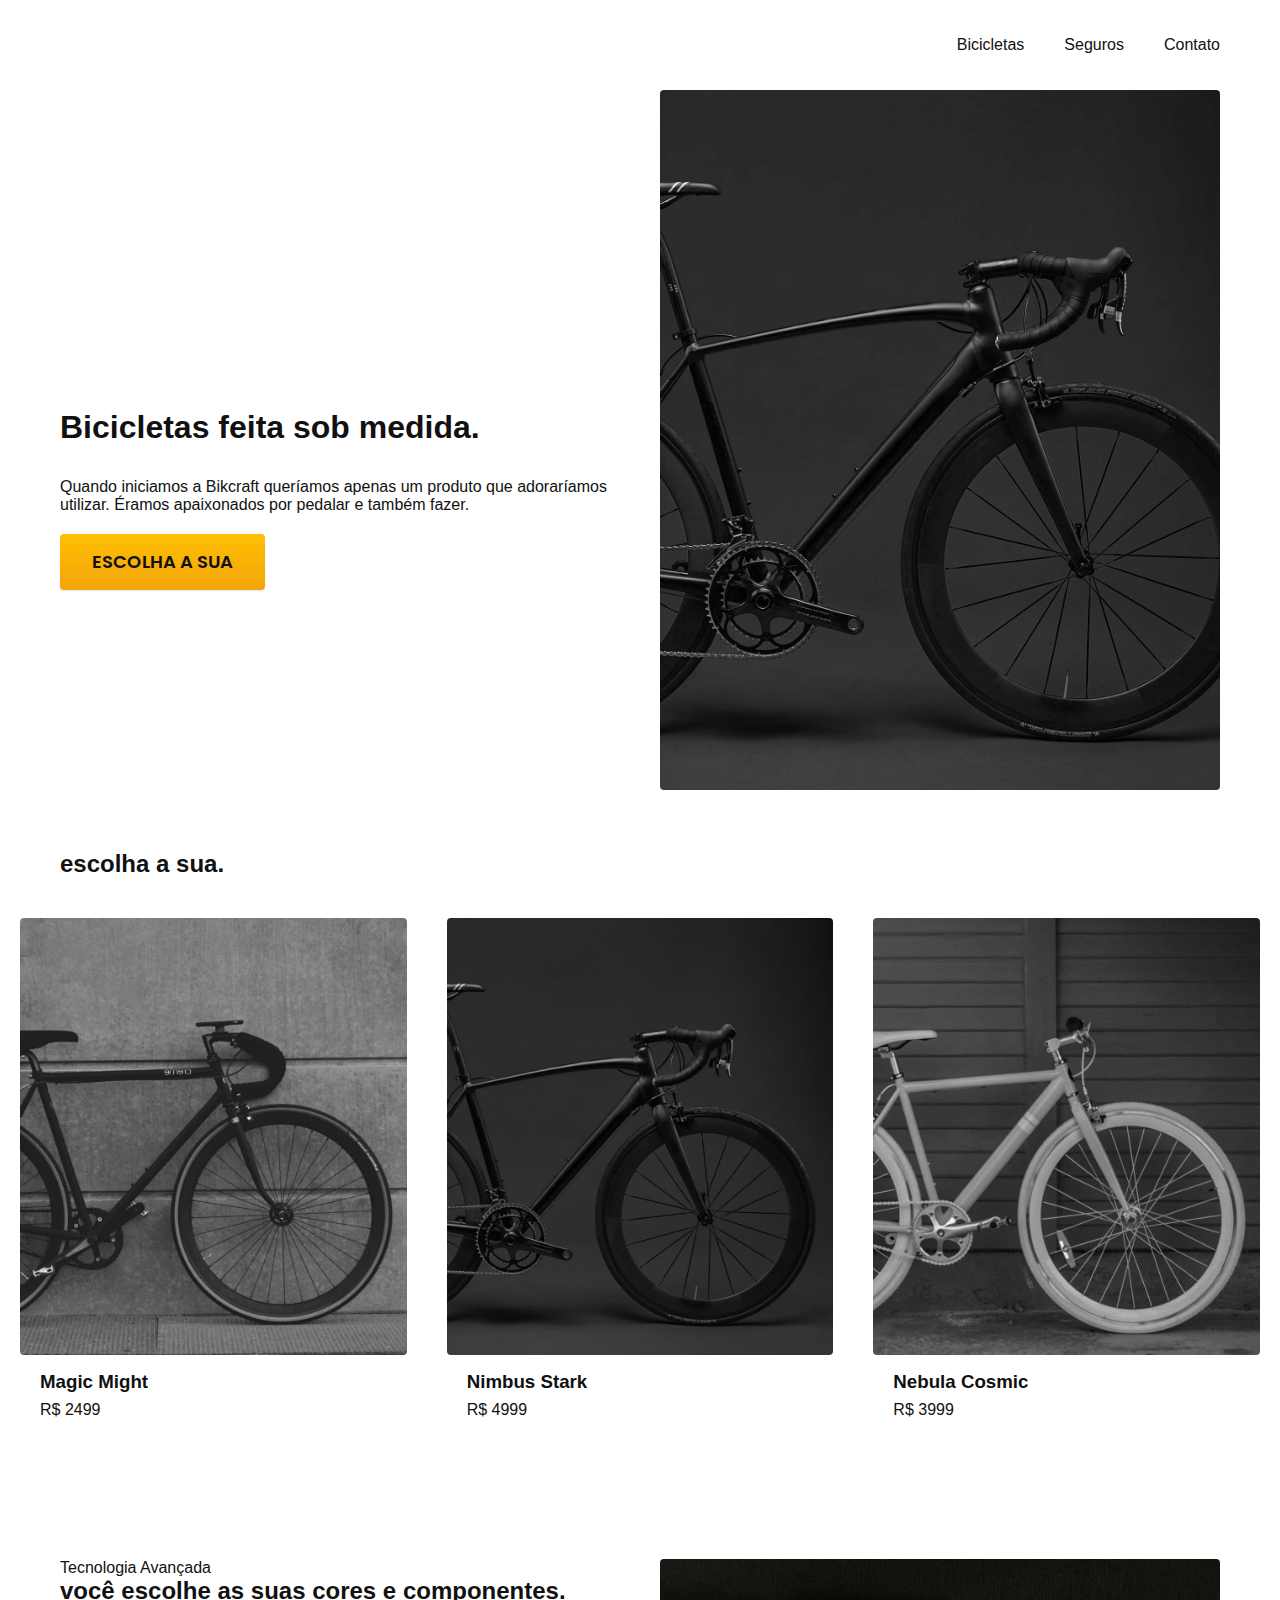
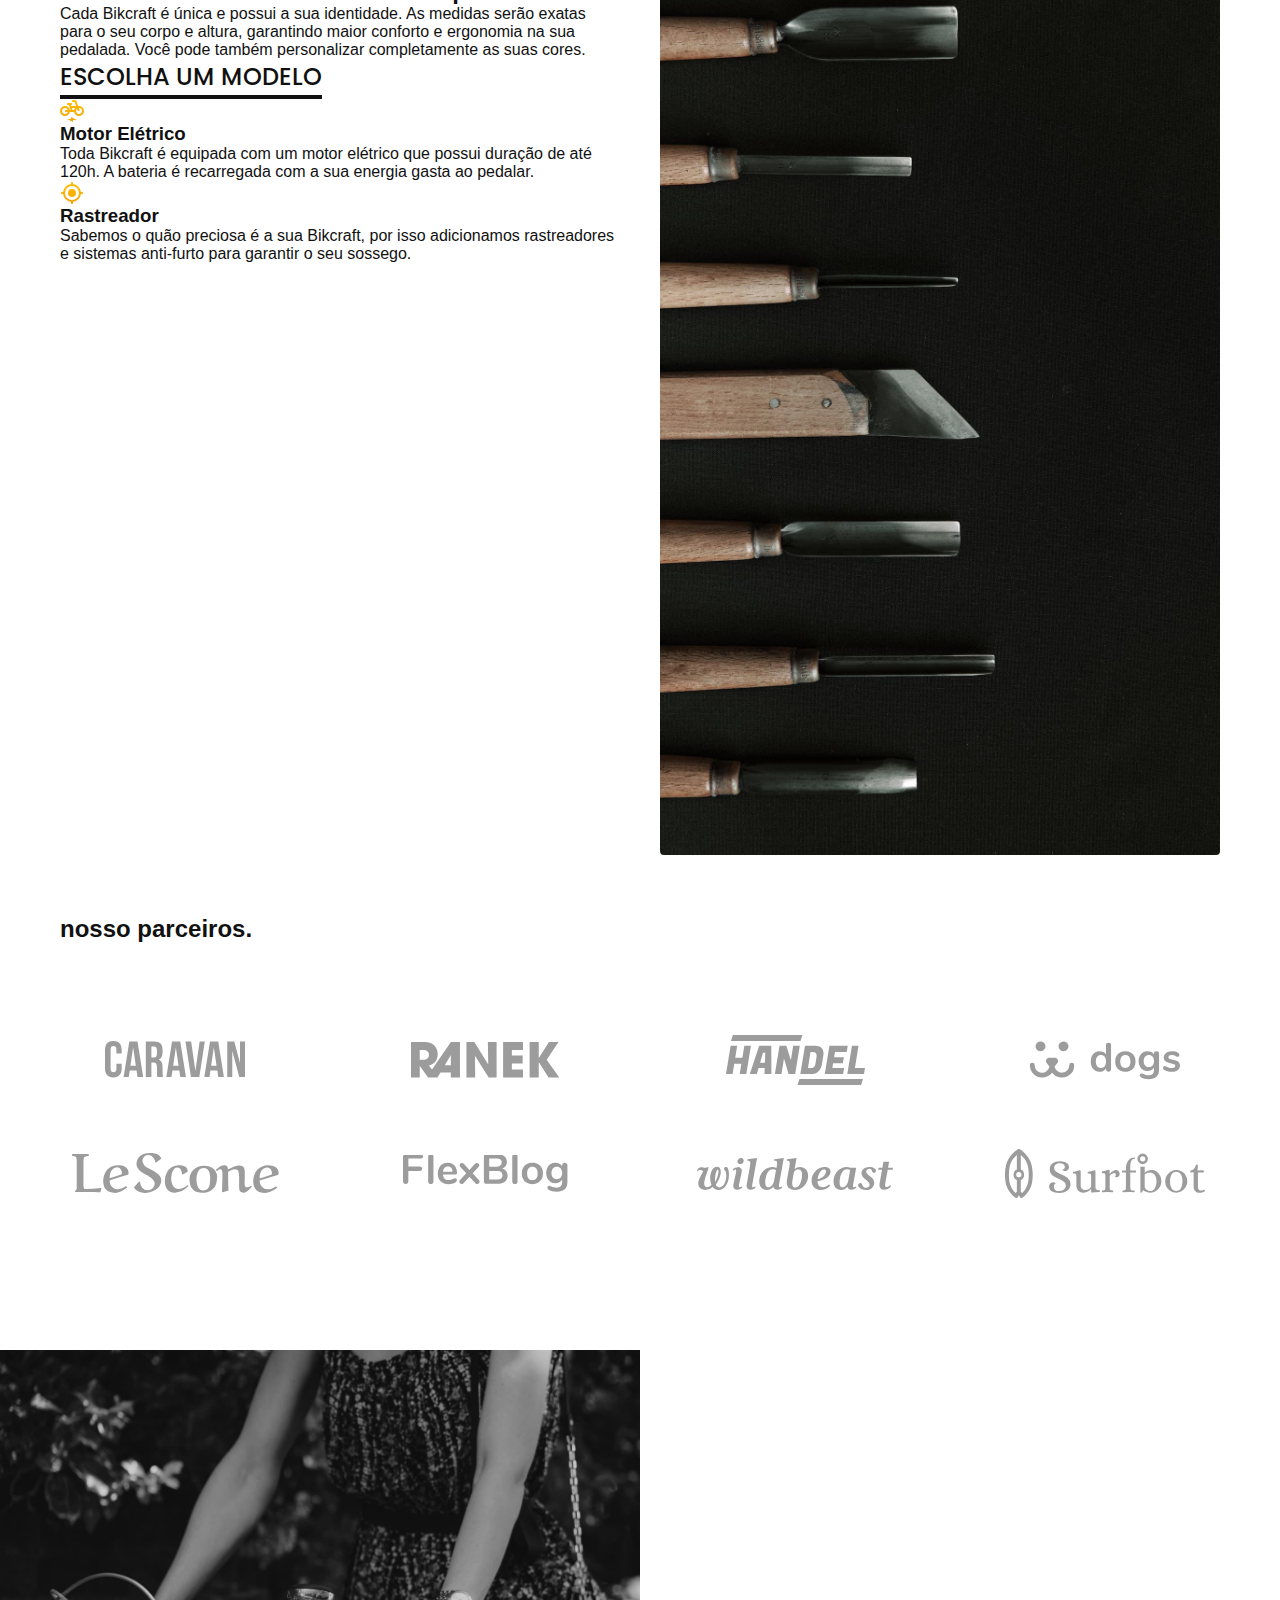
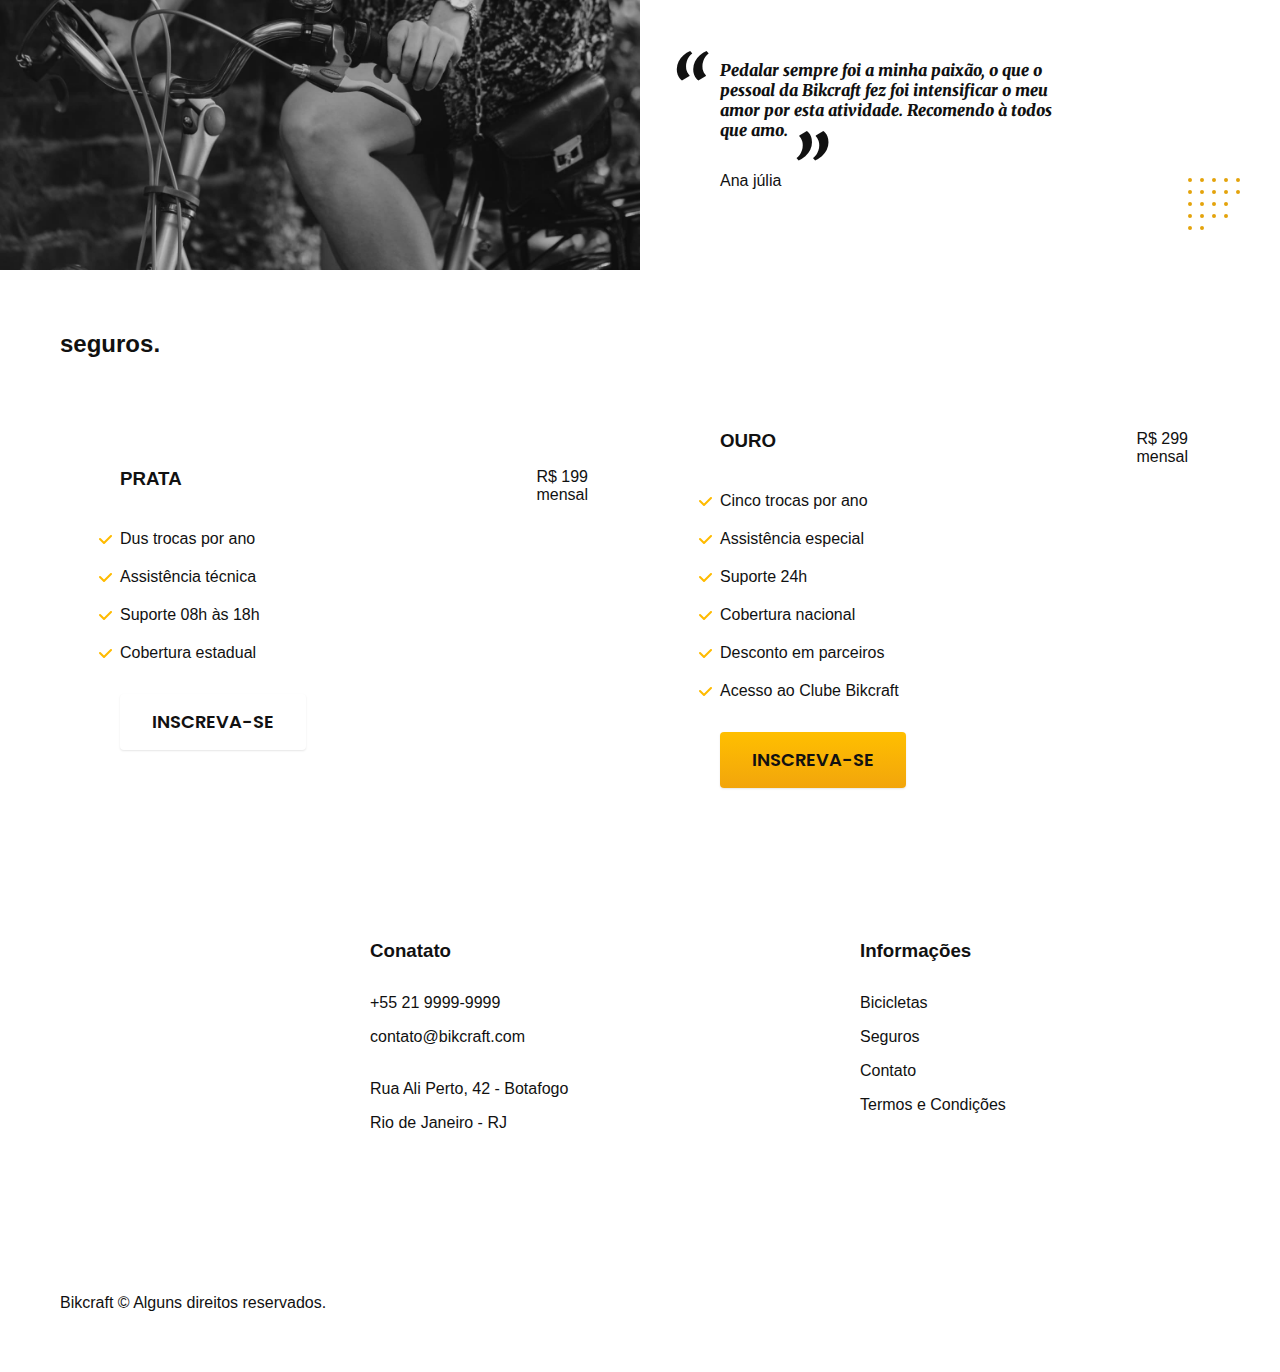
==== commit 619920ce: "menu-ativo" ====
--- a/index.html
+++ b/index.html
@@ -198,8 +198,9 @@
       <p class="footer-copy font-2-m cor-6">Bikcraft © Alguns direitos reservados.</p>
     </div>
   </footer>
+
+<script src="./js/script.js"></script>
 </body>
 
 
-
 </html>